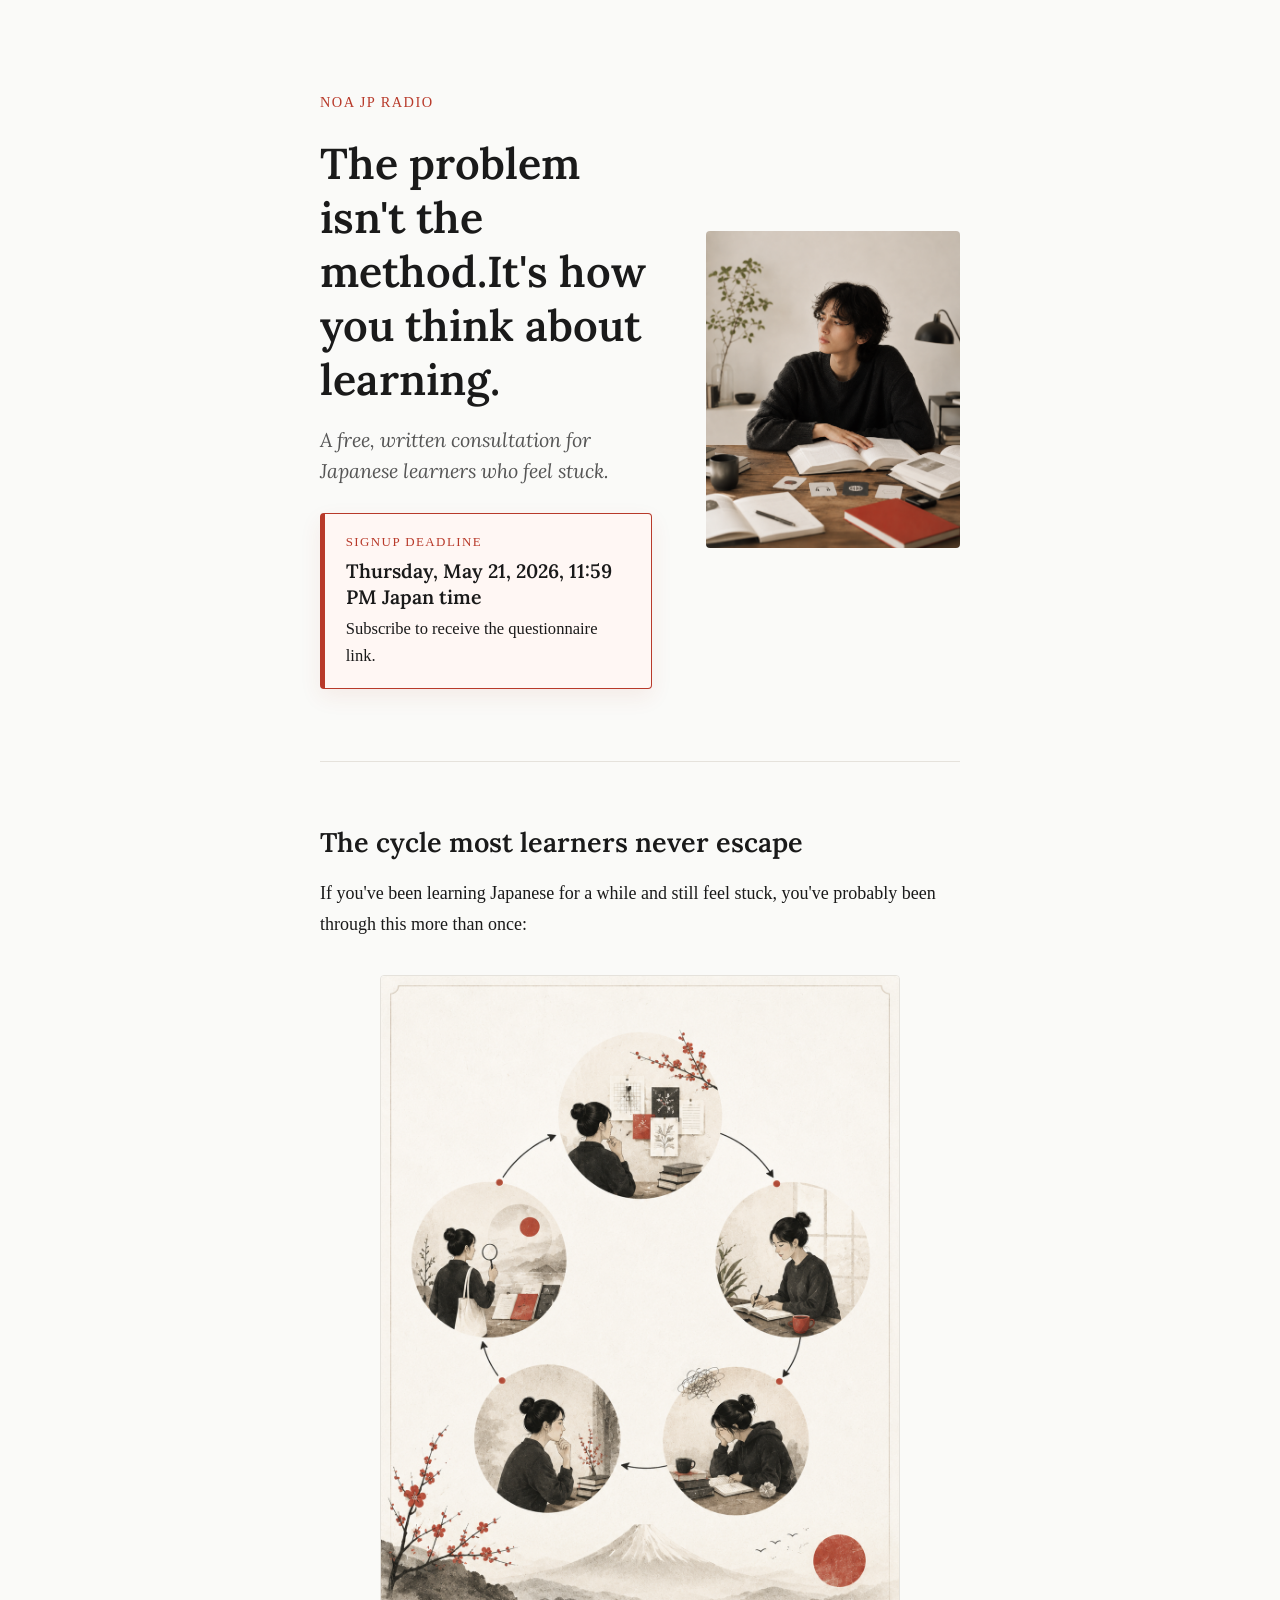
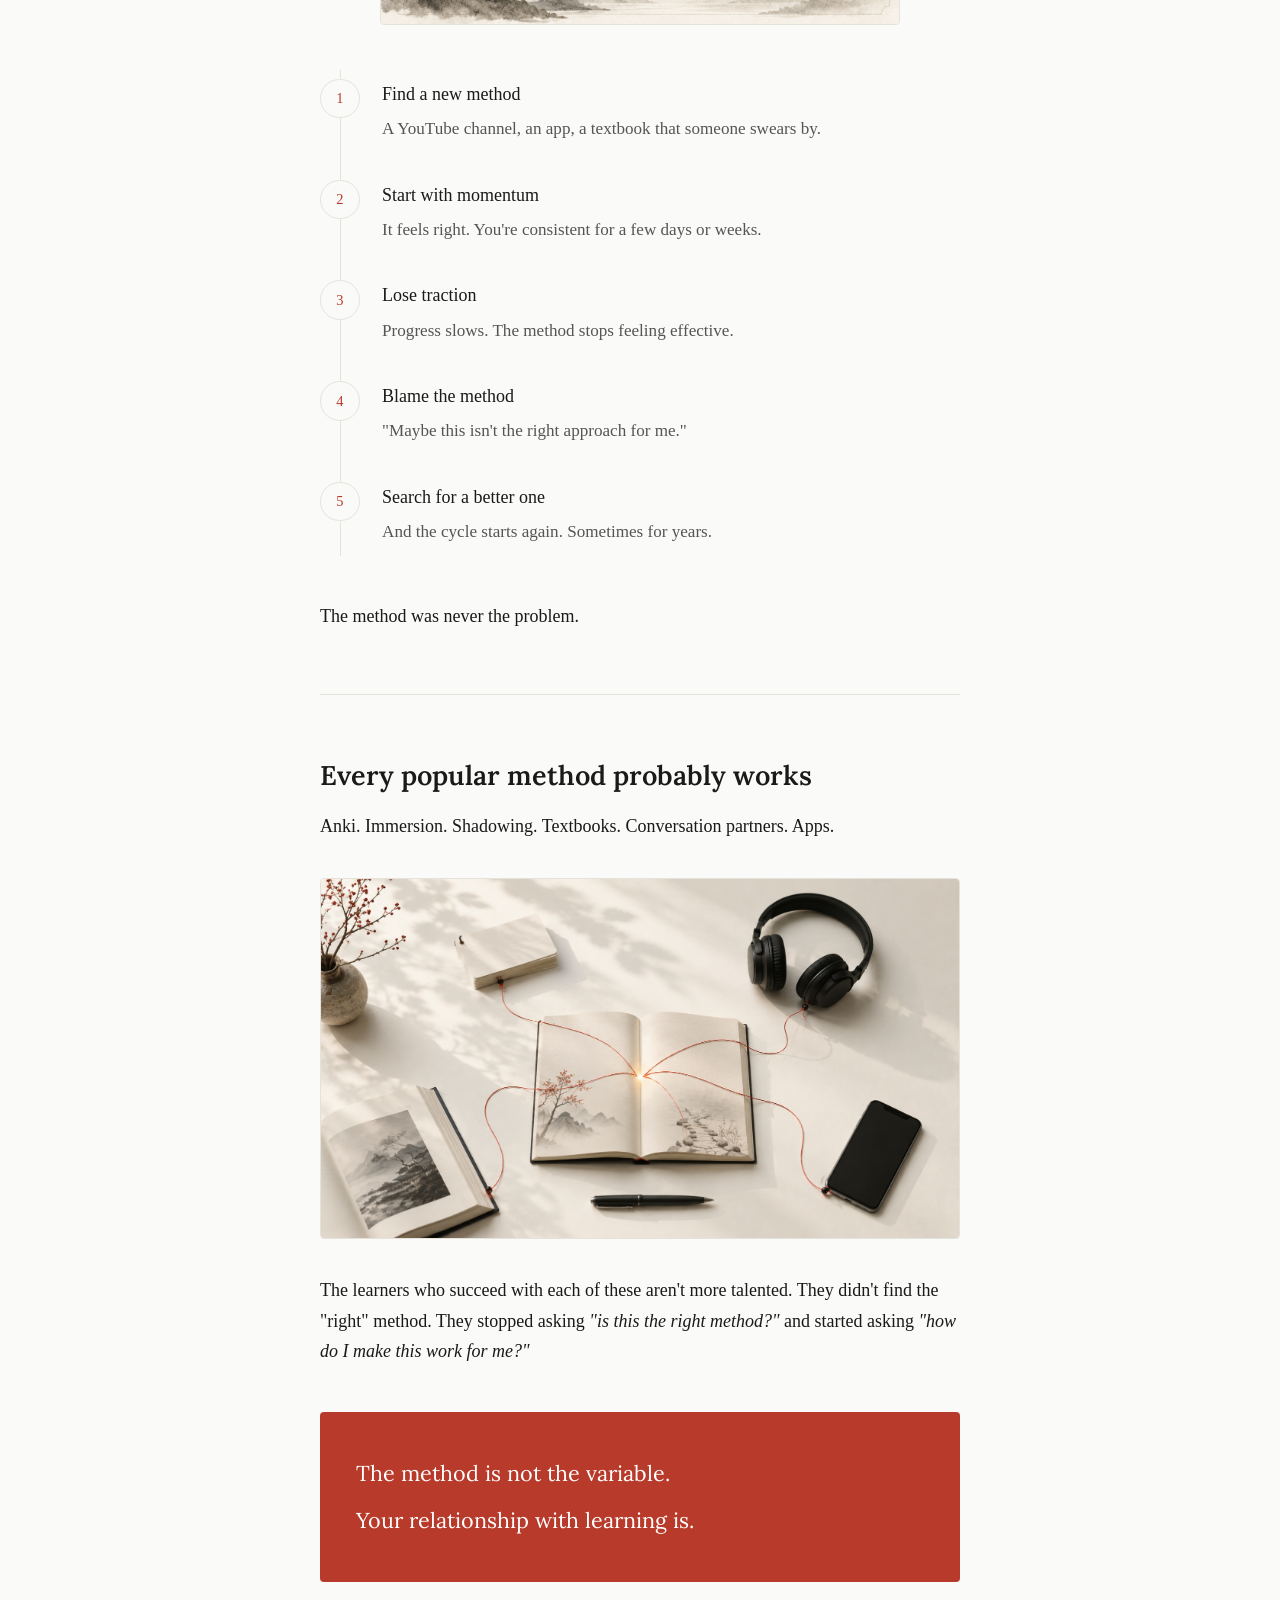
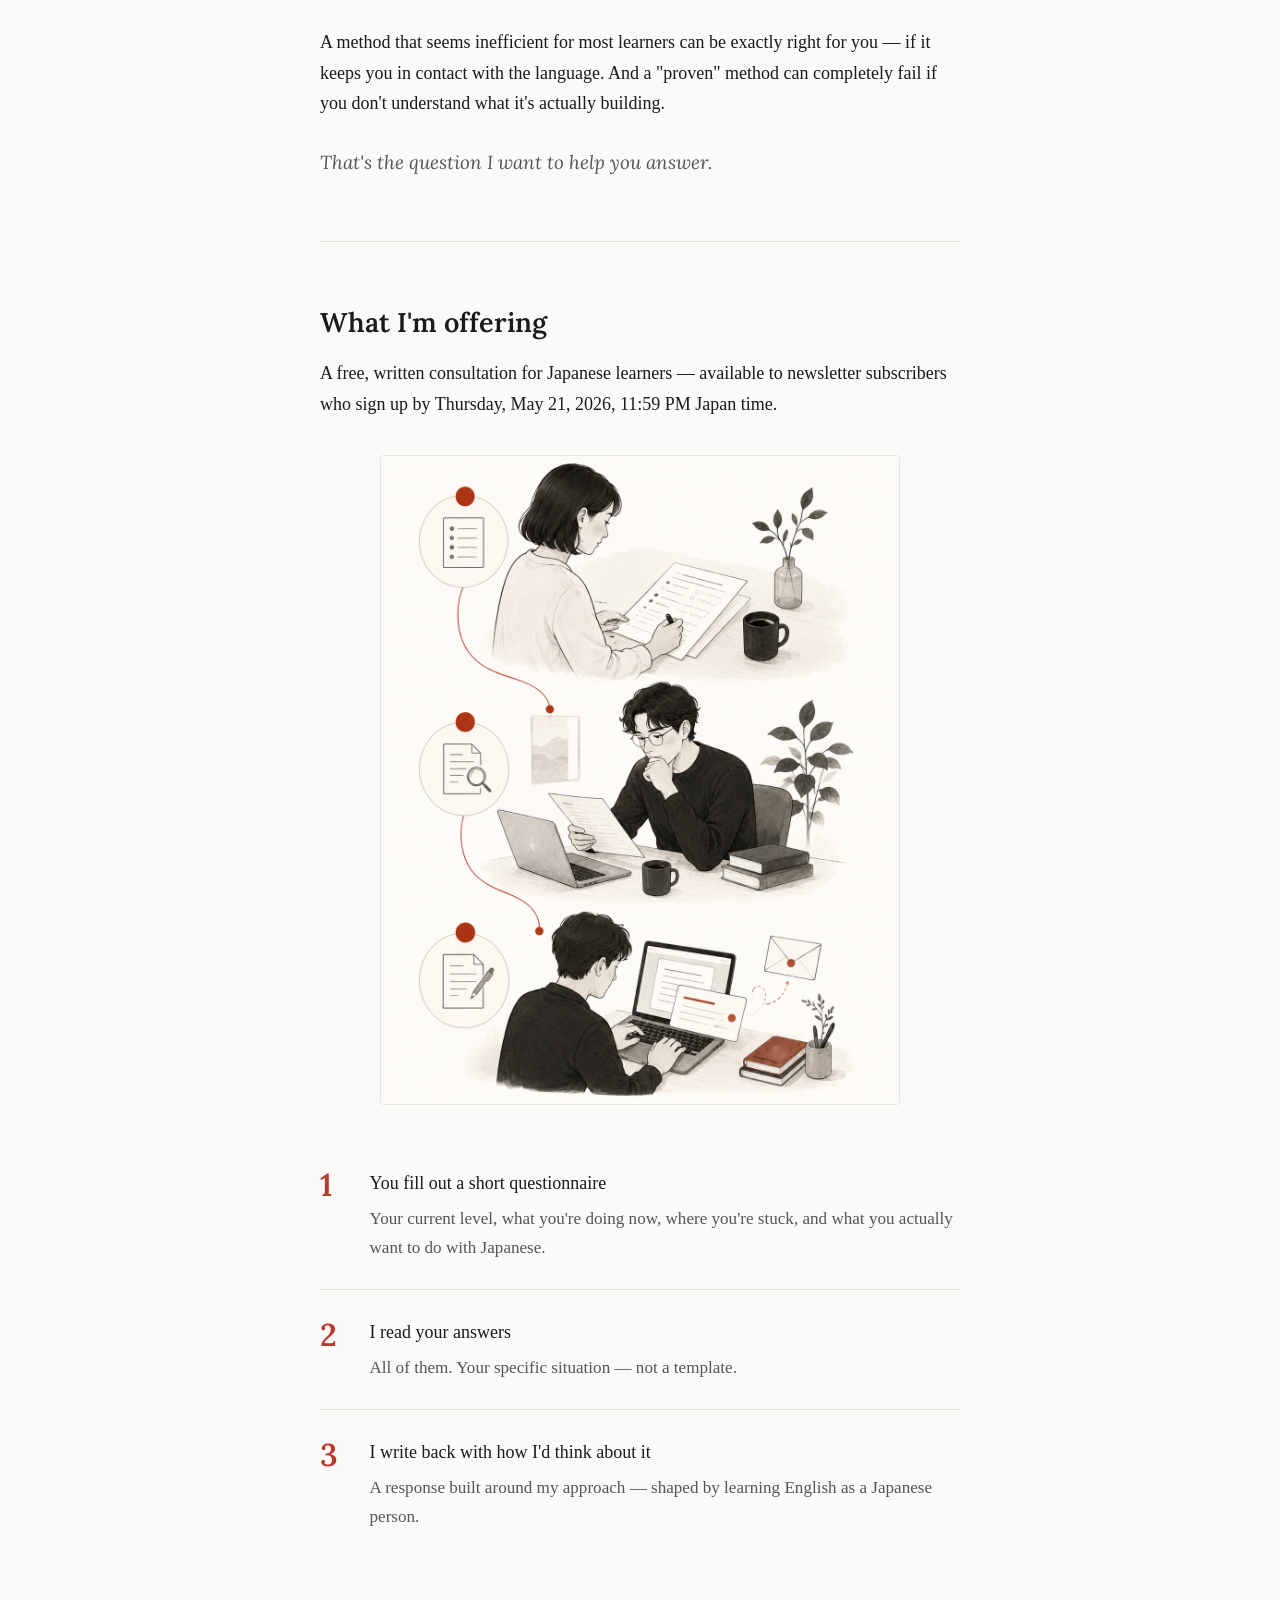
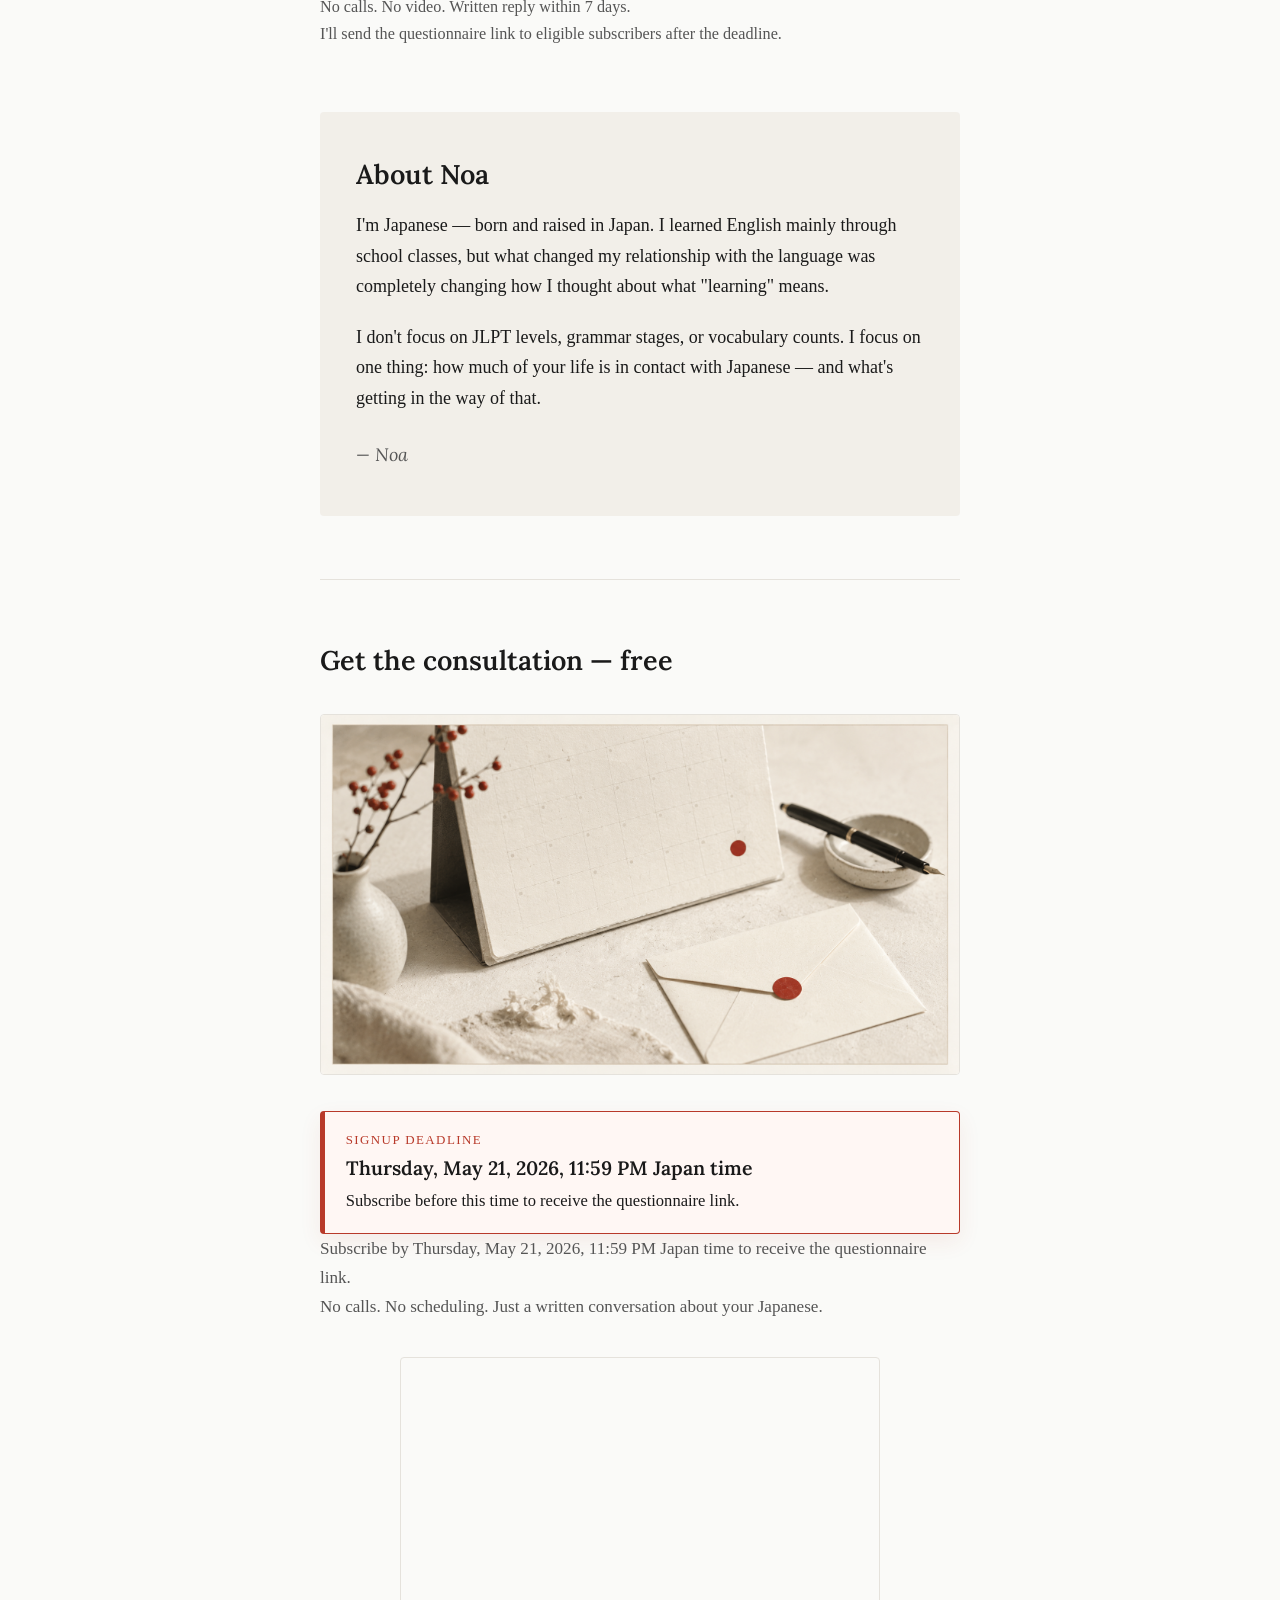
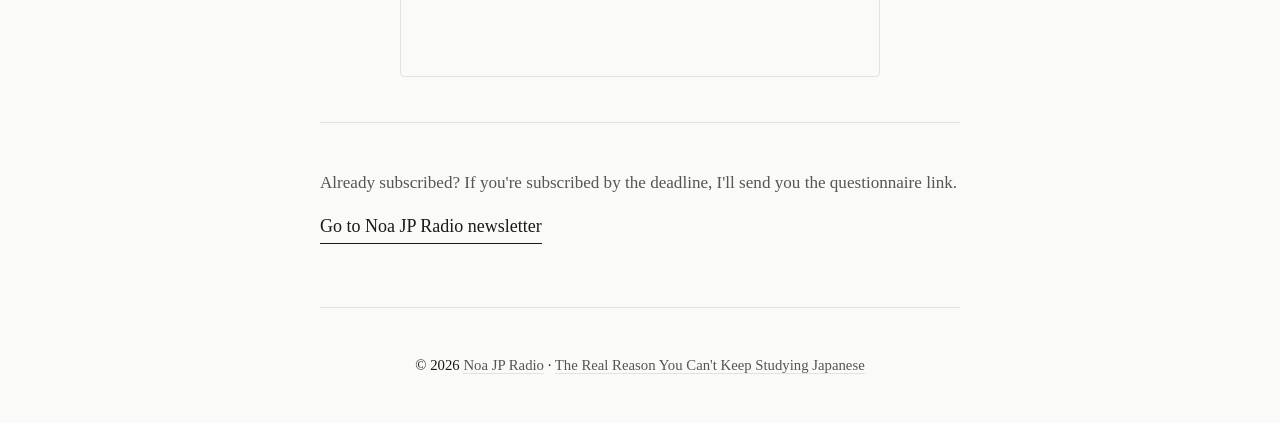
==== consultation/index.html @ c515ecea "Update consultation deadline and clean URL metadata" ====
<!DOCTYPE html>
<html lang="en">
<head>
  <meta charset="UTF-8">
  <meta name="viewport" content="width=device-width, initial-scale=1.0">
  <title>Free Japanese Learning Consultation — Noa JP Radio</title>
  <meta name="description" content="The problem isn't the method. It's how you think about learning. A free, written consultation for Japanese learners who feel stuck. Subscribe by May 21, 2026 at 11:59 PM Japan time to receive the questionnaire link.">
  <meta property="og:title" content="Free Japanese Learning Consultation — Noa JP Radio">
  <meta property="og:description" content="A free, written consultation for Japanese learners who feel stuck. Subscribe by May 21, 2026 at 11:59 PM Japan time to receive the questionnaire link.">
  <meta property="og:type" content="website">
  <meta property="og:url" content="https://noajpradio.github.io/consultation/">
  <meta property="og:image" content="https://noajpradio.github.io/images/consultation-deadline-card.png">
  <meta property="og:image:width" content="1672">
  <meta property="og:image:height" content="941">
  <meta property="og:image:alt" content="A calendar and sealed envelope for Noa JP Radio's free Japanese learning consultation deadline.">
  <meta name="twitter:card" content="summary_large_image">
  <meta name="twitter:title" content="Free Japanese Learning Consultation — Noa JP Radio">
  <meta name="twitter:description" content="A free, written consultation for Japanese learners who feel stuck. Subscribe by May 21, 2026 at 11:59 PM Japan time to receive the questionnaire link.">
  <meta name="twitter:image" content="https://noajpradio.github.io/images/consultation-deadline-card.png">
  <link rel="canonical" href="https://noajpradio.github.io/consultation/">
  <link rel="stylesheet" href="/style.css">
  <style>
    @import url('https://fonts.googleapis.com/css2?family=Lora:wght@400;600&display=swap');

    :root {
      --bg: #FAFAF8;
      --text: #1a1a1a;
      --text-muted: #555;
      --accent: #B83A2A;
      --border: #E5E2DC;
      --max-w: 640px;
    }

    body {
      background: var(--bg);
      color: var(--text);
      font-family: 'Times New Roman', Times, serif;
      line-height: 1.7;
      padding: 0 1.25rem;
    }

    .container {
      max-width: var(--max-w);
      margin: 0 auto;
    }

    section {
      padding: 3.5rem 0;
    }

    section + section {
      border-top: 1px solid var(--border);
    }

    h1 {
      font-family: 'Lora', Georgia, serif;
      font-size: clamp(1.75rem, 5vw, 2.4rem);
      font-weight: 600;
      line-height: 1.25;
      letter-spacing: 0;
      margin-bottom: 1rem;
    }

    h2 {
      font-family: 'Lora', Georgia, serif;
      font-size: clamp(1.2rem, 3.5vw, 1.5rem);
      font-weight: 600;
      line-height: 1.3;
      letter-spacing: 0;
      margin-bottom: 1rem;
    }

    p {
      margin-bottom: 1.1rem;
      color: var(--text);
    }

    p:last-child {
      margin-bottom: 0;
    }

    strong {
      font-weight: 500;
      color: var(--text);
    }

    .hero-tag {
      font-size: 0.8rem;
      font-weight: 500;
      letter-spacing: 0.1em;
      text-transform: uppercase;
      color: var(--accent);
      margin-bottom: 1.25rem;
    }

    .hero-sub {
      font-family: 'Lora', Georgia, serif;
      font-size: 1.1rem;
      font-style: italic;
      color: var(--text-muted);
      line-height: 1.55;
      margin-top: 0.75rem;
    }

    .closing-line {
      font-family: 'Lora', Georgia, serif;
      font-style: italic;
      color: var(--text-muted);
      margin-top: 1.5rem;
    }

    .deadline-note {
      border: 1.5px solid var(--accent);
      border-left: 5px solid var(--accent);
      border-radius: 4px;
      padding: 1rem 1.15rem 1.05rem;
      margin: 1.5rem 0 0;
      background: #FFF7F4;
      line-height: 1.6;
      box-shadow: 0 8px 22px rgba(184, 58, 42, 0.08);
    }

    .deadline-label {
      display: block;
      margin-bottom: 0.25rem;
      font-size: 0.72rem;
      font-weight: 500;
      letter-spacing: 0.11em;
      text-transform: uppercase;
      color: var(--accent);
    }

    .deadline-date {
      display: block;
      font-family: 'Lora', Georgia, serif;
      font-size: 1.08rem;
      font-weight: 600;
      line-height: 1.35;
      color: var(--text);
      margin-bottom: 0.35rem;
    }

    .deadline-detail {
      display: block;
      font-size: 0.92rem;
      color: var(--text);
    }

    /* ── Hero: split layout ─────────────────────────── */
    .hero-split {
      display: flex;
      align-items: center;
      gap: 3rem;
      padding: 5rem 0 4rem;
      border-top: none;
    }

    .hero-split .hero-text {
      flex: 1 1 55%;
    }

    .hero-split .hero-img-wrap {
      flex: 1 1 42%;
      border-radius: 4px;
      overflow: hidden;
      aspect-ratio: 4 / 5;
      background: var(--border);
    }

    .hero-split .hero-img-wrap img {
      width: 100%;
      height: 100%;
      object-fit: cover;
      object-position: center center;
      display: block;
    }

    @keyframes fadeLift {
      from {
        opacity: 0;
        transform: translateY(18px);
      }

      to {
        opacity: 1;
        transform: translateY(0);
      }
    }

    @keyframes imageReveal {
      from {
        opacity: 0;
        transform: scale(0.985);
      }

      to {
        opacity: 1;
        transform: scale(1);
      }
    }

    @keyframes deadlinePulse {
      0%,
      100% {
        box-shadow: 0 8px 22px rgba(184, 58, 42, 0.08);
      }

      50% {
        box-shadow: 0 10px 28px rgba(184, 58, 42, 0.18);
      }
    }

    .hero-text > *,
    section > h2,
    section > p,
    .step-list li,
    .how-list li,
    .about-strip,
    .secondary-cta,
    footer {
      animation: fadeLift 0.7s ease both;
      animation-timeline: view();
      animation-range: entry 0% cover 28%;
    }

    .hero-text > * {
      animation-timeline: auto;
    }

    .hero-text > :nth-child(1) {
      animation-delay: 0.05s;
    }

    .hero-text > :nth-child(2) {
      animation-delay: 0.12s;
    }

    .hero-text > :nth-child(3) {
      animation-delay: 0.19s;
    }

    .hero-text > :nth-child(4) {
      animation-delay: 0.26s;
    }

    .hero-img-wrap,
    .visual-card {
      animation: imageReveal 0.8s ease both;
      animation-timeline: view();
      animation-range: entry 0% cover 30%;
    }

    .hero-img-wrap {
      animation-timeline: auto;
      animation-delay: 0.28s;
    }

    .deadline-note {
      animation-name: fadeLift, deadlinePulse;
      animation-duration: 0.7s, 3.8s;
      animation-timing-function: ease, ease-in-out;
      animation-fill-mode: both, both;
      animation-iteration-count: 1, infinite;
    }

    @media (prefers-reduced-motion: reduce) {
      *,
      *::before,
      *::after {
        animation-duration: 0.001ms !important;
        animation-iteration-count: 1 !important;
        scroll-behavior: auto !important;
      }
    }

    .visual-card {
      margin: 2rem 0;
      border: 1px solid var(--border);
      border-radius: 4px;
      overflow: hidden;
      background: #fff;
    }

    .visual-card img {
      display: block;
      width: 100%;
      height: auto;
    }

    .visual-card.is-portrait {
      max-width: 520px;
      margin-left: auto;
      margin-right: auto;
    }

    /* ── Loop section: numbered steps ──────────────── */
    .step-list {
      list-style: none;
      margin: 2rem 0;
      position: relative;
    }

    .step-list::before {
      content: '';
      position: absolute;
      left: 1.1rem;
      top: 0.5rem;
      bottom: 0.5rem;
      width: 1px;
      background: var(--border);
    }

    .step-list li {
      display: flex;
      align-items: flex-start;
      gap: 1.25rem;
      padding: 1rem 0;
    }

    .step-num {
      flex-shrink: 0;
      width: 2.2rem;
      height: 2.2rem;
      border-radius: 50%;
      background: var(--bg);
      border: 1.5px solid var(--border);
      display: flex;
      align-items: center;
      justify-content: center;
      font-size: 0.8rem;
      font-weight: 500;
      color: var(--accent);
      position: relative;
      z-index: 1;
    }

    .step-content strong {
      display: block;
      font-weight: 500;
      margin-bottom: 0.2rem;
    }

    .step-content span {
      font-size: 0.95rem;
      color: var(--text-muted);
    }

    /* ── Accent block ───────────────────────────────── */
    .accent-block {
      background: var(--accent);
      color: #fff;
      padding: 2.5rem 2rem;
      border-radius: 4px;
      margin: 2.5rem 0;
    }

    .accent-block p {
      color: #fff;
      font-family: 'Lora', Georgia, serif;
      font-size: 1.2rem;
      line-height: 1.55;
      margin-bottom: 0;
    }

    .accent-block p + p {
      margin-top: 0.75rem;
    }

    /* ── How it works: 3 steps ──────────────────────── */
    .how-list {
      list-style: none;
      margin: 2rem 0;
      counter-reset: how;
    }

    .how-list li {
      counter-increment: how;
      display: flex;
      gap: 1.25rem;
      padding: 1.5rem 0;
      border-bottom: 1px solid var(--border);
    }

    .how-list li:last-child {
      border-bottom: none;
    }

    .how-list li::before {
      content: counter(how);
      flex-shrink: 0;
      font-family: 'Lora', Georgia, serif;
      font-size: 1.75rem;
      font-weight: 600;
      color: var(--accent);
      line-height: 1;
      margin-top: 0.1rem;
      min-width: 1.5rem;
    }

    .how-list strong {
      display: block;
      font-weight: 500;
      margin-bottom: 0.3rem;
    }

    .how-list p {
      font-size: 0.95rem;
      color: var(--text-muted);
      margin-bottom: 0;
    }

    /* ── About strip ────────────────────────────────── */
    .about-strip {
      background: #F2EFE9;
      border-radius: 4px;
      padding: 2.5rem 2rem;
      margin: 0;
    }

    .about-strip h2 {
      margin-bottom: 1rem;
    }

    .about-sig {
      margin-top: 1.5rem;
      font-family: 'Lora', Georgia, serif;
      font-style: italic;
      color: var(--text-muted);
    }

    .cta-section {
      text-align: left;
      background: transparent;
      border-radius: 0;
      padding: 3.5rem 0;
      margin-top: 0;
    }

    .cta-section h2 {
      color: var(--text);
      margin-bottom: 0.5rem;
    }

    .cta-sub {
      color: var(--text-muted);
      font-size: 0.95rem;
      margin-bottom: 2rem;
    }

    .substack-wrapper {
      margin: 0 auto;
      max-width: 480px;
      background: transparent;
      border-radius: 0;
      overflow: visible;
    }

    .substack-wrapper iframe {
      width: 100%;
      max-width: 480px;
      border: 1px solid var(--border) !important;
      border-radius: 4px;
    }

    .secondary-cta {
      margin-top: 2.5rem;
      padding-top: 2.5rem;
      border-top: 1px solid var(--border);
      text-align: left;
    }

    .secondary-cta p {
      font-size: 0.95rem;
      color: var(--text-muted);
      margin-bottom: 0.75rem;
    }

    .ebook-link {
      display: inline-block;
      color: var(--text);
      font-weight: 500;
      text-decoration: none;
      border-bottom: 1.5px solid var(--text);
      padding-bottom: 1px;
      transition: color 0.15s, border-color 0.15s;
    }

    .ebook-link:hover {
      color: var(--accent);
      border-color: var(--accent);
    }

    footer {
      padding: 2.5rem 0;
      text-align: center;
      font-size: 0.82rem;
      color: var(--text-muted);
      border-top: 1px solid var(--border);
    }

    footer a {
      color: var(--text-muted);
      text-decoration: none;
      border-bottom: 1px solid var(--border);
    }

    /* ── Mobile ─────────────────────────────────────── */
    @media (max-width: 600px) {
      body {
        padding: 0 1rem;
      }

      .hero-split {
        flex-direction: column;
        gap: 1.5rem;
        padding: 2.5rem 0 2.25rem;
      }

      h1 {
        font-size: 1.2rem;
        line-height: 1.32;
      }

      .title-line {
        display: block;
        white-space: nowrap;
      }

      .hero-tag {
        margin-bottom: 0.9rem;
      }

      .hero-sub {
        font-size: 1rem;
      }

      .deadline-note {
        padding: 0.9rem 1rem;
        margin-top: 1.25rem;
      }

      .deadline-date {
        font-size: 1rem;
      }

      .hero-split .hero-img-wrap {
        width: 100%;
        aspect-ratio: 4 / 3;
      }

      .hero-split .hero-img-wrap img {
        object-position: center 22%;
      }

      .visual-card {
        margin: 1.5rem 0;
      }

      .accent-block {
        padding: 2rem 1.5rem;
      }

      .accent-block p {
        font-size: 1.05rem;
      }
    }
  </style>
</head>
<body>
  <div class="container">

    <!-- Hero -->
    <section class="hero hero-split">
      <div class="hero-text">
        <p class="hero-tag">Noa JP Radio</p>
        <h1><span class="title-line">The problem isn't the method.</span><span class="title-line">It's how you think about learning.</span></h1>
        <p class="hero-sub">A free, written consultation for Japanese learners who feel stuck.</p>
        <p class="deadline-note">
          <span class="deadline-label">Signup deadline</span>
          <span class="deadline-date">Thursday, May 21, 2026, 11:59 PM Japan time</span>
          <span class="deadline-detail">Subscribe to receive the questionnaire link.</span>
        </p>
      </div>
      <div class="hero-img-wrap">
        <img src="/images/consultation-hero.png" alt="">
      </div>
    </section>

    <!-- The Loop -->
    <section>
      <h2>The cycle most learners never escape</h2>
      <p>If you've been learning Japanese for a while and still feel stuck, you've probably been through this more than once:</p>

      <figure class="visual-card is-portrait">
        <img src="/images/consultation-loop.png" alt="A visual cycle of a Japanese learner moving through repeated study methods and losing traction." width="1122" height="1402" loading="lazy">
      </figure>

      <ul class="step-list">
        <li>
          <span class="step-num">1</span>
          <div class="step-content">
            <strong>Find a new method</strong>
            <span>A YouTube channel, an app, a textbook that someone swears by.</span>
          </div>
        </li>
        <li>
          <span class="step-num">2</span>
          <div class="step-content">
            <strong>Start with momentum</strong>
            <span>It feels right. You're consistent for a few days or weeks.</span>
          </div>
        </li>
        <li>
          <span class="step-num">3</span>
          <div class="step-content">
            <strong>Lose traction</strong>
            <span>Progress slows. The method stops feeling effective.</span>
          </div>
        </li>
        <li>
          <span class="step-num">4</span>
          <div class="step-content">
            <strong>Blame the method</strong>
            <span>"Maybe this isn't the right approach for me."</span>
          </div>
        </li>
        <li>
          <span class="step-num">5</span>
          <div class="step-content">
            <strong>Search for a better one</strong>
            <span>And the cycle starts again. Sometimes for years.</span>
          </div>
        </li>
      </ul>

      <p><strong>The method was never the problem.</strong></p>
    </section>

    <!-- The Reframe -->
    <section>
      <h2>Every popular method probably works</h2>
      <p>Anki. Immersion. Shadowing. Textbooks. Conversation partners. Apps.</p>

      <figure class="visual-card">
        <img src="/images/consultation-reframe.png" alt="Study tools connected back to one open notebook, showing that learning methods need a personal relationship to work." width="1672" height="941" loading="lazy">
      </figure>

      <p>The learners who succeed with each of these aren't more talented. They didn't find the "right" method. They stopped asking <em>"is this the right method?"</em> and started asking <em>"how do I make this work for me?"</em></p>

      <div class="accent-block">
        <p>The method is not the variable.</p>
        <p>Your relationship with learning is.</p>
      </div>

      <p>A method that seems inefficient for most learners can be exactly right for you — if it keeps you in contact with the language. And a "proven" method can completely fail if you don't understand what it's actually building.</p>
      <p class="closing-line">That's the question I want to help you answer.</p>
    </section>

    <!-- What This Is -->
    <section>
      <h2>What I'm offering</h2>
      <p>A free, written consultation for Japanese learners — available to newsletter subscribers who sign up by Thursday, May 21, 2026, 11:59 PM Japan time.</p>

      <figure class="visual-card is-portrait">
        <img src="/images/consultation-process.png" alt="A three-step written consultation process: questionnaire, careful reading, and a written response." width="1122" height="1402" loading="lazy">
      </figure>

      <ul class="how-list">
        <li>
          <div>
            <strong>You fill out a short questionnaire</strong>
            <p>Your current level, what you're doing now, where you're stuck, and what you actually want to do with Japanese.</p>
          </div>
        </li>
        <li>
          <div>
            <strong>I read your answers</strong>
            <p>All of them. Your specific situation — not a template.</p>
          </div>
        </li>
        <li>
          <div>
            <strong>I write back with how I'd think about it</strong>
            <p>A response built around my approach — shaped by learning English as a Japanese person.</p>
          </div>
        </li>
      </ul>

      <p style="font-size:0.9rem; color:var(--text-muted); margin-top:1.5rem;">
        No calls. No video. Written reply within 7 days.<br>
        I'll send the questionnaire link to eligible subscribers after the deadline.
      </p>
    </section>

    <!-- About -->
    <section style="padding-top:0; border-top:none;">
      <div class="about-strip">
        <h2>About Noa</h2>
        <p>I'm Japanese — born and raised in Japan. I learned English mainly through school classes, but what changed my relationship with the language was completely changing how I thought about what "learning" means.</p>
        <p>I don't focus on JLPT levels, grammar stages, or vocabulary counts. I focus on one thing: <strong>how much of your life is in contact with Japanese</strong> — and what's getting in the way of that.</p>
        <p class="about-sig">— Noa</p>
      </div>
    </section>

    <!-- CTA -->
    <section class="cta-section">
      <h2>Get the consultation — free</h2>
      <figure class="visual-card">
        <img src="/images/consultation-deadline-card.png" alt="A calendar and sealed envelope suggesting the signup deadline and questionnaire link." width="1672" height="941" loading="lazy">
      </figure>
      <p class="deadline-note">
        <span class="deadline-label">Signup deadline</span>
        <span class="deadline-date">Thursday, May 21, 2026, 11:59 PM Japan time</span>
        <span class="deadline-detail">Subscribe before this time to receive the questionnaire link.</span>
      </p>
      <p class="cta-sub">Subscribe by Thursday, May 21, 2026, 11:59 PM Japan time to receive the questionnaire link.<br>No calls. No scheduling. Just a written conversation about your Japanese.</p>
      <div class="substack-wrapper">
        <iframe
          src="https://noajpradio.substack.com/embed"
          height="320"
          frameborder="0"
          scrolling="no">
        </iframe>
      </div>
      <div class="secondary-cta">
        <p>Already subscribed? If you're subscribed by the deadline, I'll send you the questionnaire link.</p>
        <a class="ebook-link" href="https://noajpradio.substack.com" target="_blank" rel="noopener">
          Go to Noa JP Radio newsletter
        </a>
      </div>
    </section>

    <footer>
      <p>© 2026 <a href="https://noajpradio.substack.com" target="_blank" rel="noopener">Noa JP Radio</a> · <a href="/index.html">The Real Reason You Can't Keep Studying Japanese</a></p>
    </footer>

  </div>
</body>
</html>
---- style.css ----
@import url('https://fonts.googleapis.com/css2?family=Playfair+Display:ital,wght@0,700;1,400&family=Inter:wght@400;500;600&display=swap');

*, *::before, *::after {
  box-sizing: border-box;
  margin: 0;
  padding: 0;
}

:root {
  --bg: #FAFAF7;
  --text: #1C1917;
  --text-muted: #78716C;
  --accent: #B91C1C;
  --surface: #F2EDE6;
  --border: #E5DDD4;
  --header-h: 56px;
}

html {
  font-size: 18px;
  scroll-behavior: smooth;
  -webkit-text-size-adjust: 100%;
}

body {
  background: var(--bg);
  color: var(--text);
  font-family: 'Inter', system-ui, sans-serif;
  line-height: 1.75;
}

/* ─── Progress bar ────────────────────────── */
#progress-bar {
  position: fixed;
  top: 0;
  left: 0;
  width: 0%;
  height: 3px;
  background: var(--accent);
  z-index: 1001;
  transition: width 0.1s linear;
}

/* ─── Site header ─────────────────────────── */
.site-header {
  position: fixed;
  top: 0;
  left: 0;
  right: 0;
  z-index: 1000;
  height: var(--header-h);
  background: var(--bg);
  border-bottom: 1px solid var(--border);
}

.header-inner {
  max-width: 960px;
  margin: 0 auto;
  height: 100%;
  display: flex;
  align-items: center;
  justify-content: space-between;
  padding: 0 2rem;
}

.site-brand {
  font-size: 0.83rem;
  font-weight: 600;
  letter-spacing: 0.04em;
  color: var(--text);
  text-decoration: none;
}

.header-cta {
  font-size: 0.78rem;
  font-weight: 600;
  color: var(--bg);
  background: var(--text);
  text-decoration: none;
  padding: 0.45rem 1.1rem;
  border-radius: 100px;
  transition: background 0.15s;
}

.header-cta:hover {
  background: var(--accent);
}

/* ─── Page layout ─────────────────────────── */
.page-layout {
  display: flex;
  max-width: 960px;
  margin: 0 auto;
  padding-top: var(--header-h);
}

/* ─── Sidebar ─────────────────────────────── */
.sidebar {
  width: 176px;
  flex-shrink: 0;
  padding: 3.5rem 0 3rem 2rem;
  align-self: flex-start;
  position: sticky;
  top: var(--header-h);
  max-height: calc(100vh - var(--header-h));
  overflow-y: auto;
}

.toc-heading {
  font-size: 0.64rem;
  font-weight: 600;
  letter-spacing: 0.14em;
  text-transform: uppercase;
  color: var(--text-muted);
  margin-bottom: 0.85rem;
  padding-left: 0.5rem;
}

.toc-list {
  list-style: none;
  margin-bottom: 2rem;
}

.toc-list li + li {
  margin-top: 0.1rem;
}

.toc-link {
  display: block;
  font-size: 0.78rem;
  line-height: 1.45;
  color: var(--text-muted);
  text-decoration: none;
  padding: 0.4rem 0.5rem;
  border-radius: 5px;
  transition: color 0.12s, background 0.12s;
}

.toc-link:hover {
  color: var(--text);
  background: var(--surface);
}

.toc-link.active {
  color: var(--accent);
  font-weight: 500;
}

.toc-subscribe {
  display: block;
  font-size: 0.73rem;
  font-weight: 600;
  color: var(--accent);
  text-decoration: none;
  padding: 0.85rem 0.5rem 0;
  border-top: 1px solid var(--border);
  transition: opacity 0.15s;
}

.toc-subscribe:hover {
  opacity: 0.65;
}

/* ─── Main content ────────────────────────── */
.main-content {
  flex: 1;
  min-width: 0;
  padding: 0 3rem;
  max-width: 700px;
}

/* ─── Sections ────────────────────────────── */
section {
  padding: 4rem 0;
}

.ch-section + .ch-section {
  border-top: 1px solid var(--border);
}

.ch-section {
  scroll-margin-top: calc(var(--header-h) + 1.5rem);
}

/* ─── Hero ────────────────────────────────── */
.hero {
  padding: 5rem 0 4rem;
}

.hero-tag {
  font-size: 0.68rem;
  font-weight: 600;
  letter-spacing: 0.16em;
  text-transform: uppercase;
  color: var(--accent);
  margin-bottom: 2rem;
}

h1 {
  font-family: 'Playfair Display', Georgia, serif;
  font-size: clamp(2rem, 5vw, 3rem);
  font-weight: 700;
  line-height: 1.12;
  letter-spacing: -0.02em;
  color: var(--text);
  margin-bottom: 1.5rem;
}

.hero-sub {
  font-family: 'Playfair Display', Georgia, serif;
  font-style: italic;
  font-size: 1.1rem;
  color: var(--text-muted);
  line-height: 1.5;
}

/* ─── Chapter label ───────────────────────── */
.ch-label-wrap {
  display: flex;
  align-items: center;
  gap: 1.25rem;
  margin-bottom: 1.75rem;
}

.ch-label {
  font-size: 0.65rem;
  font-weight: 600;
  letter-spacing: 0.16em;
  text-transform: uppercase;
  color: var(--accent);
  white-space: nowrap;
  flex-shrink: 0;
}

.ch-rule {
  flex: 1;
  height: 1px;
  background: var(--border);
}

/* ─── Typography ──────────────────────────── */
h2 {
  font-family: 'Playfair Display', Georgia, serif;
  font-size: clamp(1.4rem, 4vw, 1.85rem);
  font-weight: 700;
  line-height: 1.2;
  letter-spacing: -0.015em;
  color: var(--text);
  margin-bottom: 1.5rem;
}

h3 {
  font-size: 0.72rem;
  font-weight: 600;
  letter-spacing: 0.1em;
  text-transform: uppercase;
  color: var(--text-muted);
  margin-top: 2.75rem;
  margin-bottom: 0.85rem;
  line-height: 1.4;
}

p {
  margin-bottom: 1.25rem;
  color: var(--text);
}

p:last-child {
  margin-bottom: 0;
}

strong {
  font-weight: 600;
}

em {
  font-style: italic;
}

.closing-line {
  font-family: 'Playfair Display', Georgia, serif;
  font-style: italic;
  font-size: 1.05rem;
  color: var(--text-muted);
  margin-top: 2rem;
}

/* ─── LP images ───────────────────────────── */
.lp-image {
  margin: 2.5rem 0;
  width: 100%;
  max-width: 100%;
  background: var(--surface);
  border: 1px solid var(--border);
  border-radius: 10px;
  padding: 1.5rem;
}

.lp-image img {
  width: 100%;
  max-width: 100%;
  height: auto;
  display: block;
  border-radius: 6px;
}

/* ─── CTA section ─────────────────────────── */
.cta-section {
  text-align: center;
  background: var(--text);
  border-radius: 16px;
  padding: 4rem 2.5rem;
  margin-top: 1rem;
}

.cta-section h2 {
  color: #fff;
  margin-bottom: 0.75rem;
}

.cta-sub {
  font-size: 0.95rem;
  color: rgba(255, 255, 255, 0.6);
  margin-bottom: 2.25rem;
}

.substack-wrapper {
  margin: 0 auto;
  max-width: 460px;
  background: #fff;
  border-radius: 10px;
  overflow: hidden;
}

.substack-wrapper iframe {
  width: 100%;
  display: block;
  border: none !important;
}

.secondary-cta {
  margin-top: 2.5rem;
  padding-top: 2.5rem;
  border-top: 1px solid rgba(255, 255, 255, 0.12);
}

.secondary-cta p {
  font-size: 0.9rem;
  color: rgba(255, 255, 255, 0.5);
  margin-bottom: 0.75rem;
}

.ebook-link {
  display: inline-block;
  color: #fff;
  font-weight: 500;
  text-decoration: none;
  border-bottom: 1px solid rgba(255, 255, 255, 0.4);
  padding-bottom: 2px;
  transition: border-color 0.15s;
}

.ebook-link:hover {
  border-color: #fff;
}

.ebook-price {
  font-size: 0.82rem;
  color: rgba(255, 255, 255, 0.4);
  margin-top: 0.5rem;
}

/* ─── Rich footer ─────────────────────────── */
.site-footer {
  background: var(--surface);
  border-top: 1px solid var(--border);
  margin-top: 5rem;
}

.footer-inner {
  max-width: 960px;
  margin: 0 auto;
  padding: 4rem 2rem 3rem;
  display: flex;
  align-items: flex-start;
  gap: 4rem;
}

.footer-brand {
  flex: 1;
}

.footer-name {
  font-size: 0.88rem;
  font-weight: 600;
  letter-spacing: 0.02em;
  color: var(--text);
  display: block;
  margin-bottom: 0.75rem;
}

.footer-desc {
  font-size: 0.83rem;
  color: var(--text-muted);
  line-height: 1.65;
  max-width: 240px;
  margin-bottom: 0;
}

.footer-links {
  display: flex;
  gap: 3rem;
}

.footer-col {
  display: flex;
  flex-direction: column;
  gap: 0.55rem;
}

.footer-col-label {
  font-size: 0.63rem;
  font-weight: 600;
  letter-spacing: 0.14em;
  text-transform: uppercase;
  color: var(--text-muted);
  margin-bottom: 0.2rem;
}

.footer-col a {
  font-size: 0.83rem;
  color: var(--text);
  text-decoration: none;
  transition: color 0.12s;
}

.footer-col a:hover {
  color: var(--accent);
}

.footer-bottom {
  max-width: 960px;
  margin: 0 auto;
  padding: 1.25rem 2rem;
  border-top: 1px solid var(--border);
  font-size: 0.73rem;
  color: var(--text-muted);
}

.footer-bottom a {
  color: var(--text-muted);
  text-decoration: none;
}

/* ─── Scroll animations ───────────────────── */
.fade-up {
  opacity: 0;
  transform: translateY(20px);
  transition: opacity 0.55s ease, transform 0.55s ease;
}

.fade-up.visible {
  opacity: 1;
  transform: translateY(0);
}

/* ─── Mobile ──────────────────────────────── */
@media (max-width: 720px) {
  html {
    font-size: 17px;
  }

  .sidebar {
    display: none;
  }

  .page-layout {
    display: block;
  }

  .main-content {
    padding: 0 1.25rem;
    max-width: 100%;
  }

  .header-inner {
    padding: 0 1.25rem;
  }

  .hero {
    padding: 3.5rem 0 3rem;
  }

  section {
    padding: 3rem 0;
  }

  .cta-section {
    padding: 3rem 1.75rem;
    border-radius: 12px;
  }

  .footer-inner {
    flex-direction: column;
    gap: 2.5rem;
    padding: 3rem 1.25rem 2rem;
  }

  .footer-links {
    gap: 2.5rem;
  }

  .footer-bottom {
    padding: 1.25rem;
  }
}
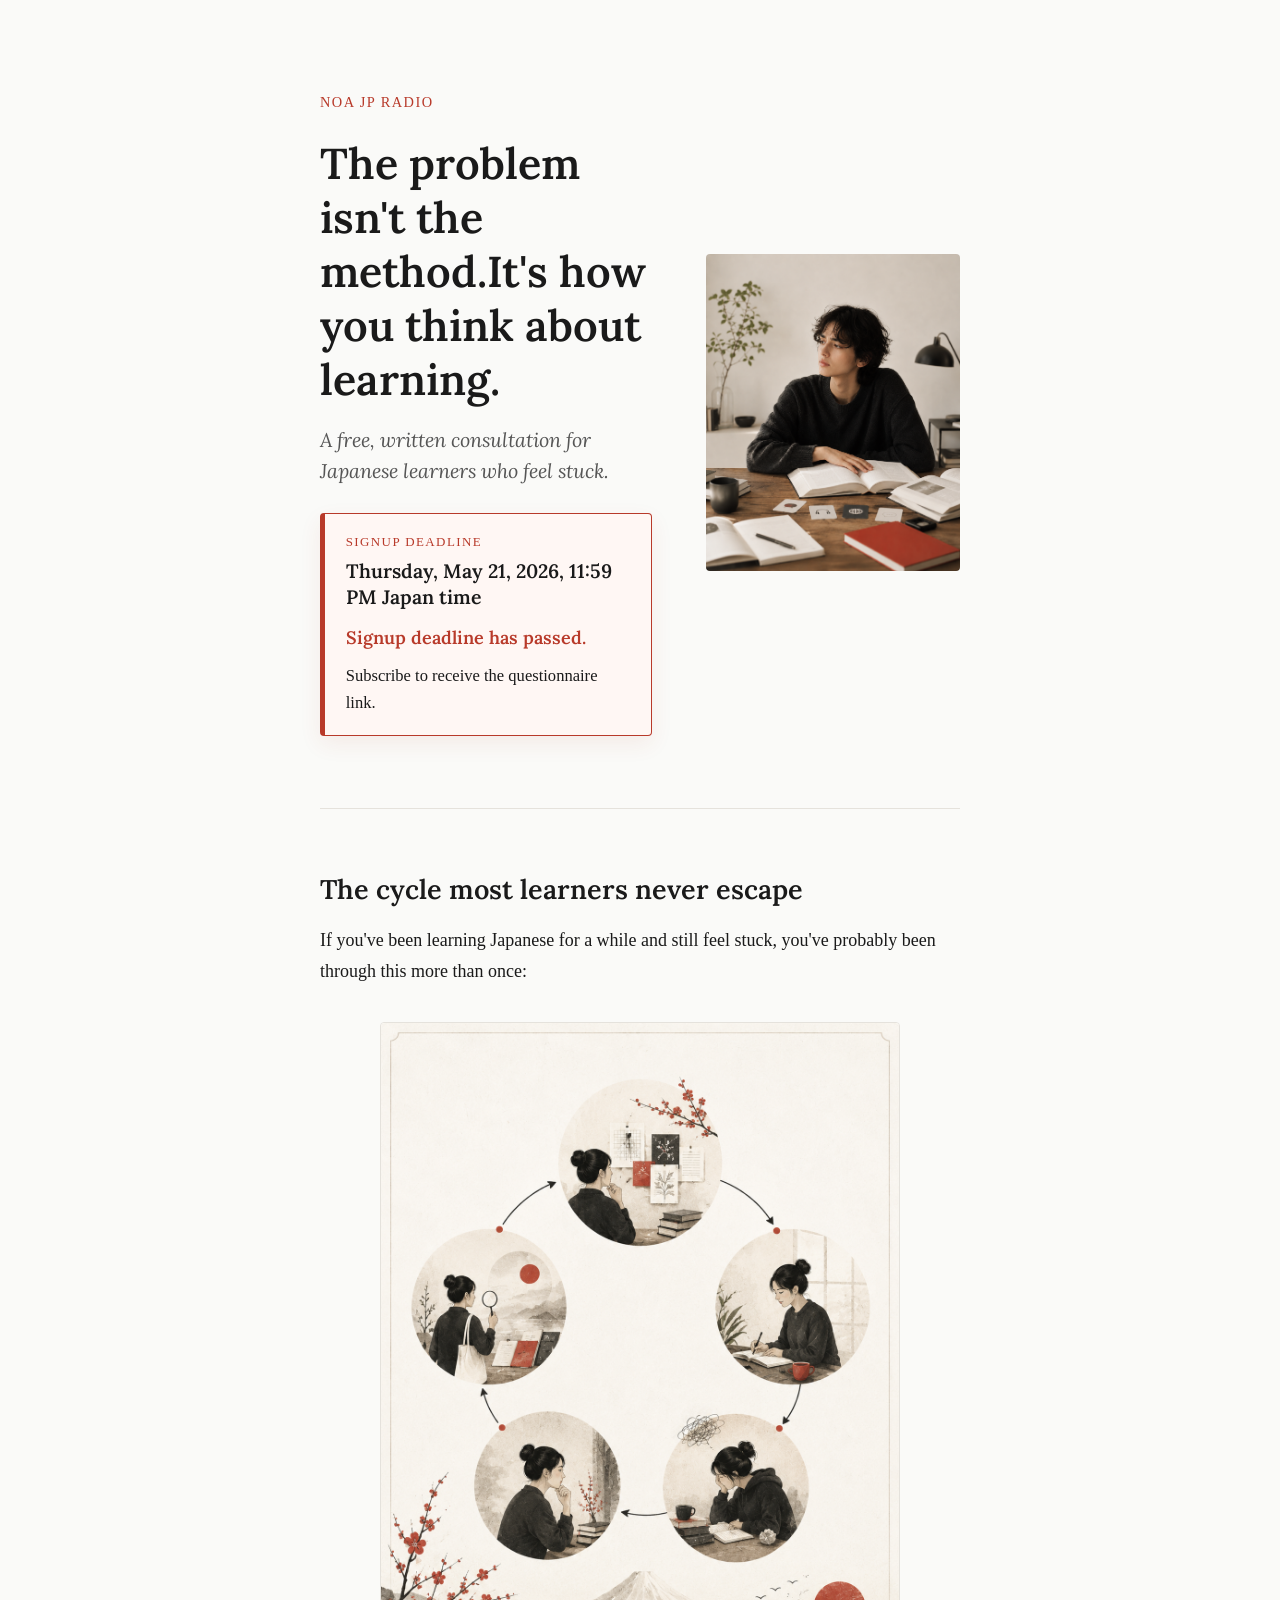
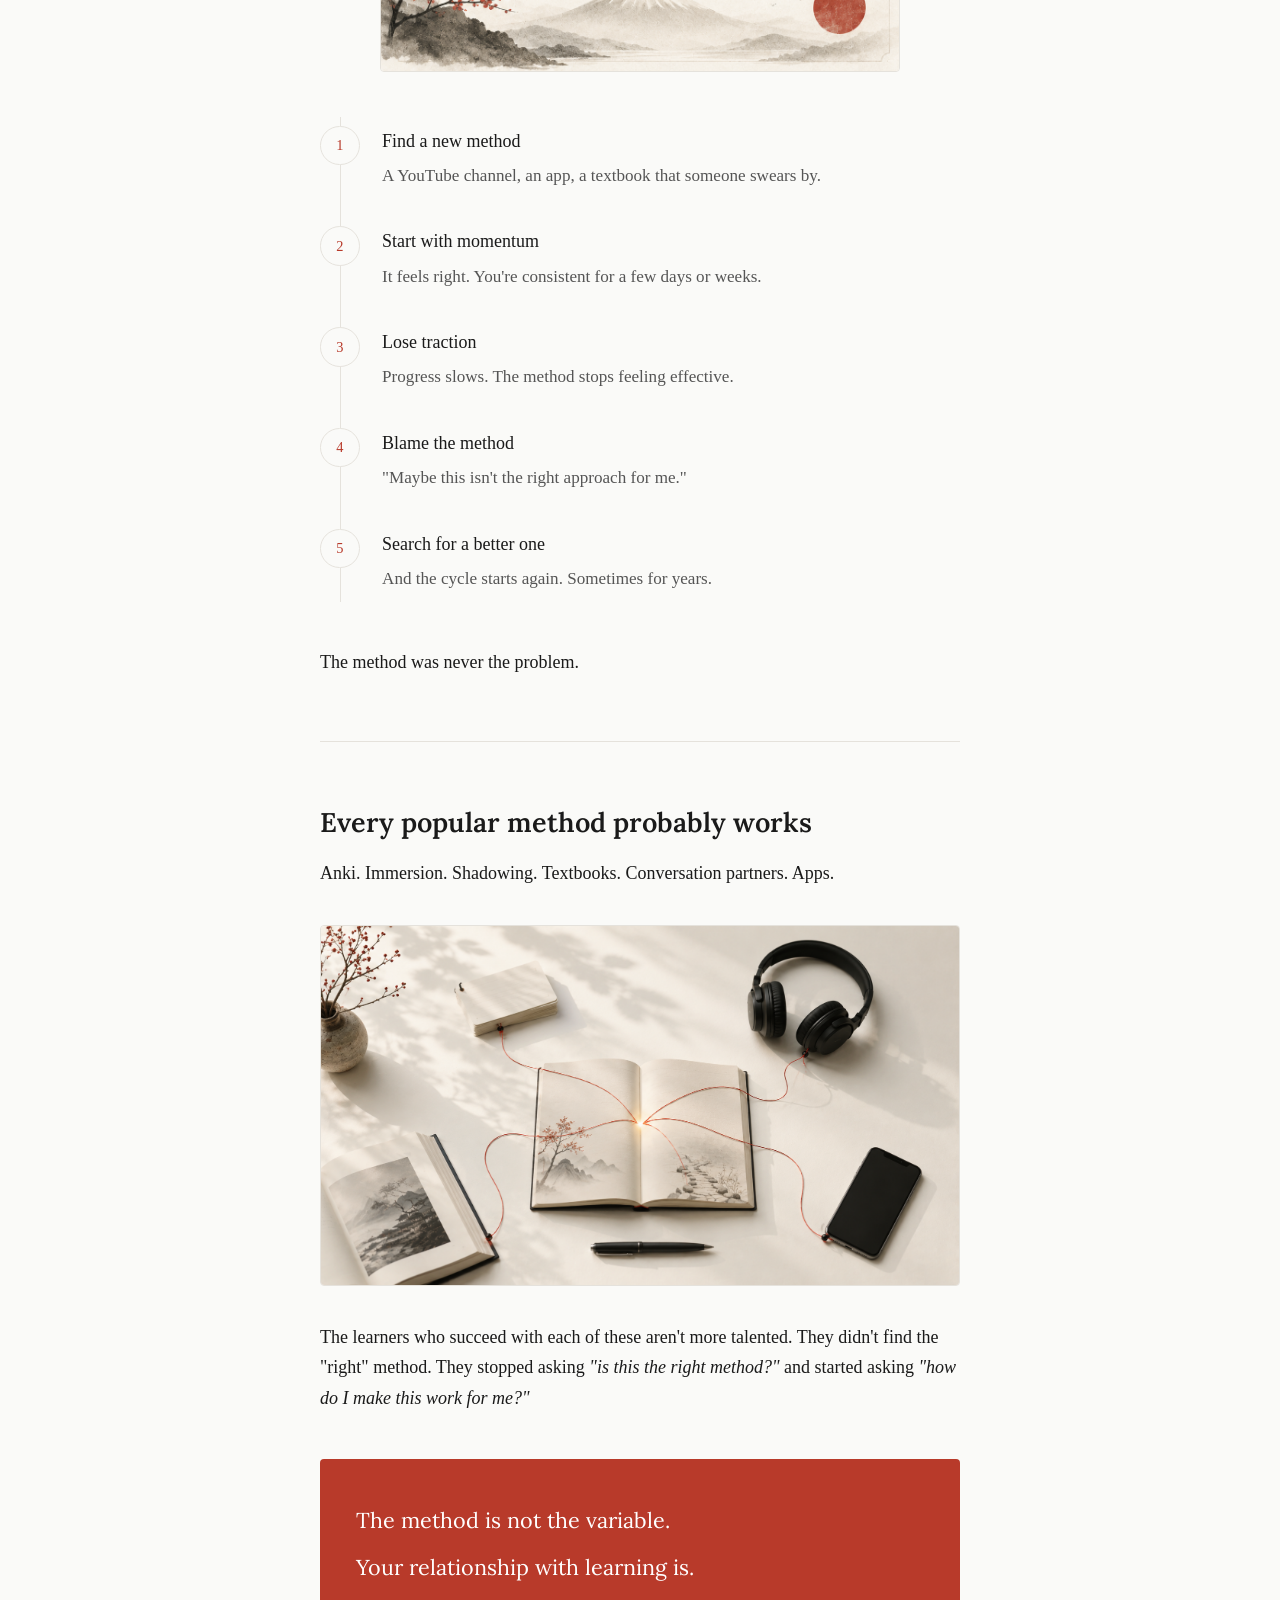
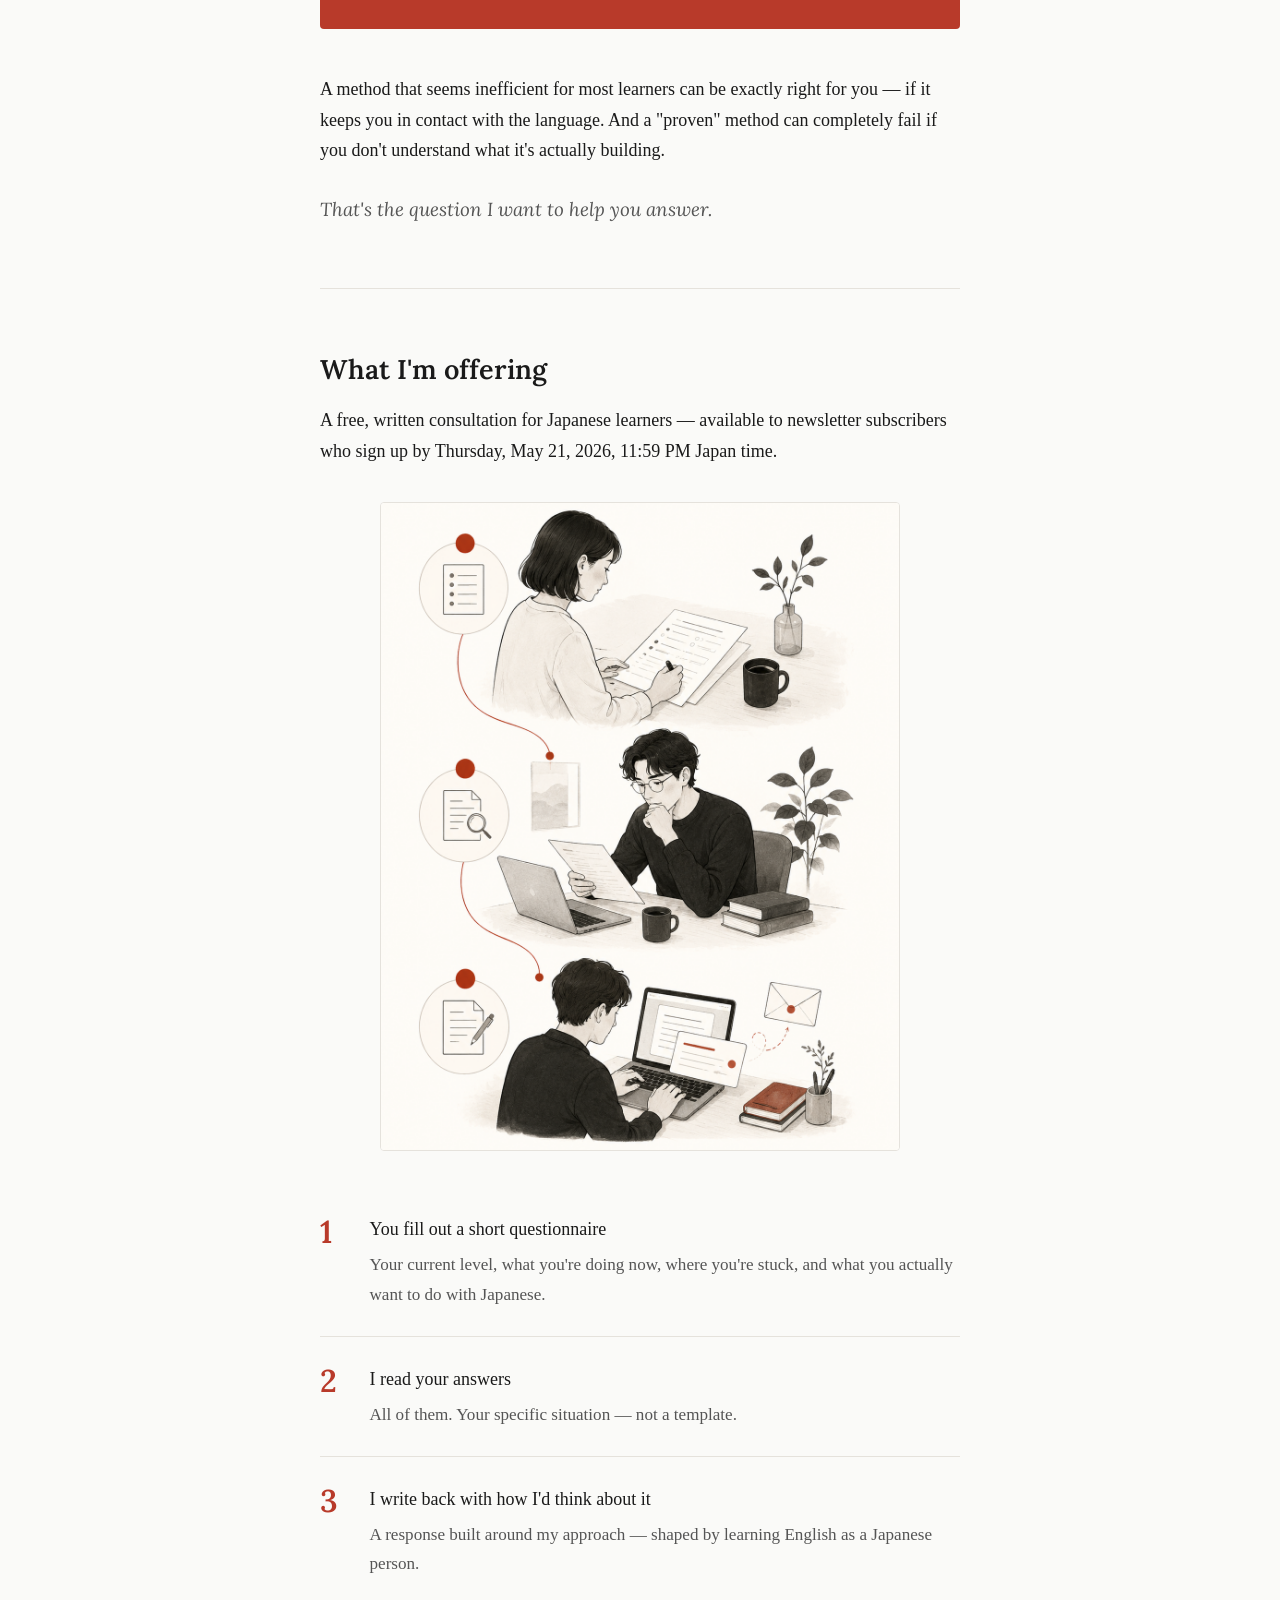
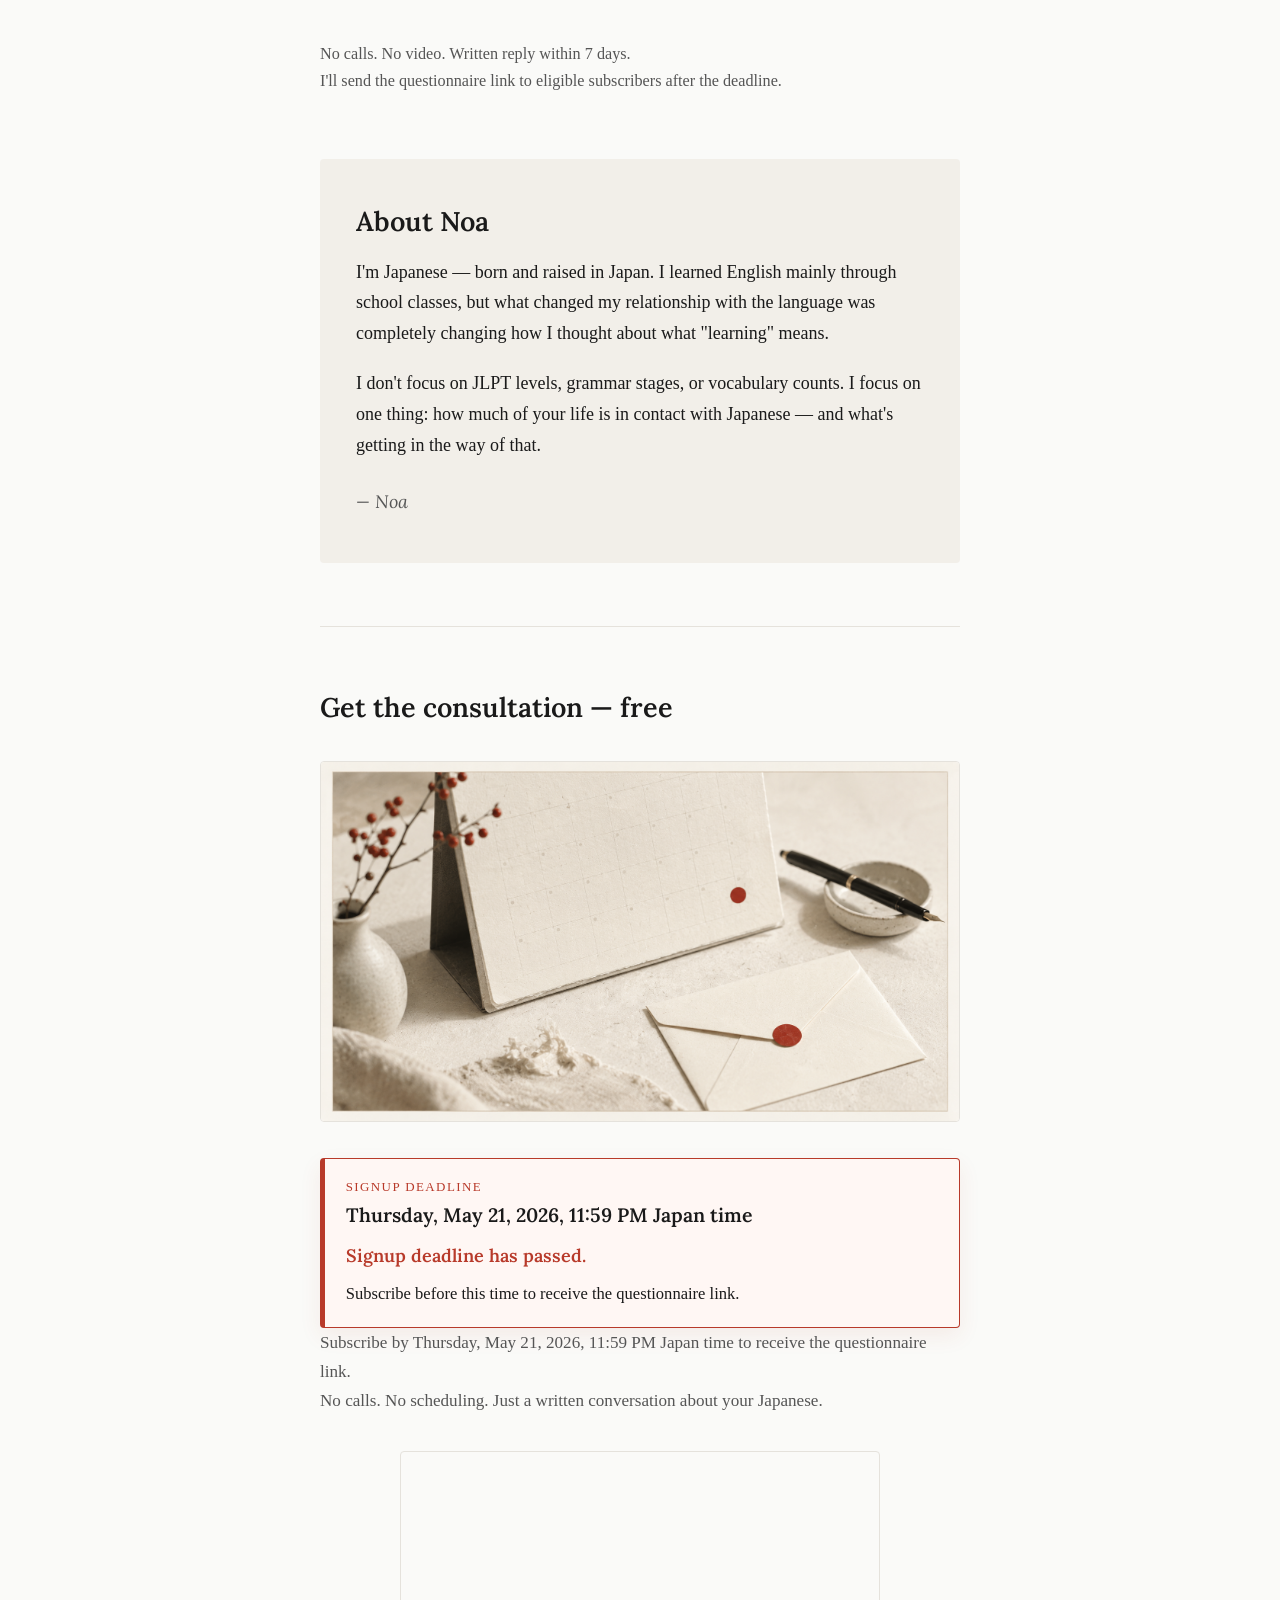
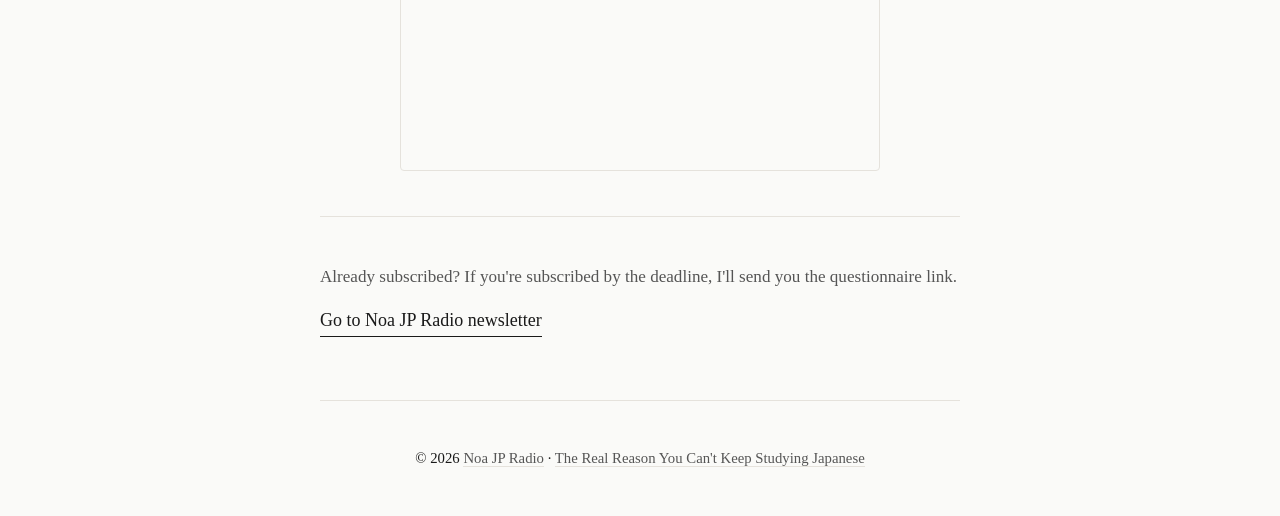
==== commit c48075bd: "Add consultation deadline countdown" ====
--- a/consultation/index.html
+++ b/consultation/index.html
@@ -146,6 +146,59 @@
       color: var(--text);
     }
 
+    .countdown {
+      display: block;
+      margin: 0.75rem 0 0.6rem;
+    }
+
+    .countdown-label {
+      display: block;
+      margin-bottom: 0.35rem;
+      font-size: 0.68rem;
+      font-weight: 500;
+      letter-spacing: 0.1em;
+      text-transform: uppercase;
+      color: var(--accent);
+    }
+
+    .countdown-grid {
+      display: grid;
+      grid-template-columns: repeat(4, 1fr);
+      gap: 0.4rem;
+    }
+
+    .countdown-unit {
+      border: 1px solid rgba(184, 58, 42, 0.22);
+      border-radius: 4px;
+      background: rgba(255, 255, 255, 0.72);
+      padding: 0.45rem 0.3rem;
+      text-align: center;
+    }
+
+    .countdown-value {
+      display: block;
+      font-family: 'Lora', Georgia, serif;
+      font-size: 1.05rem;
+      font-weight: 600;
+      line-height: 1.1;
+      color: var(--text);
+    }
+
+    .countdown-name {
+      display: block;
+      margin-top: 0.1rem;
+      font-size: 0.62rem;
+      letter-spacing: 0.04em;
+      text-transform: uppercase;
+      color: var(--text-muted);
+    }
+
+    .countdown.is-expired {
+      font-family: 'Lora', Georgia, serif;
+      font-weight: 600;
+      color: var(--accent);
+    }
+
     /* ── Hero: split layout ─────────────────────────── */
     .hero-split {
       display: flex;
@@ -543,6 +596,18 @@
         font-size: 1rem;
       }
 
+      .countdown-grid {
+        gap: 0.3rem;
+      }
+
+      .countdown-value {
+        font-size: 0.95rem;
+      }
+
+      .countdown-name {
+        font-size: 0.56rem;
+      }
+
       .hero-split .hero-img-wrap {
         width: 100%;
         aspect-ratio: 4 / 3;
@@ -578,6 +643,7 @@
         <p class="deadline-note">
           <span class="deadline-label">Signup deadline</span>
           <span class="deadline-date">Thursday, May 21, 2026, 11:59 PM Japan time</span>
+          <span class="countdown" data-deadline-countdown aria-live="polite">Calculating remaining time...</span>
           <span class="deadline-detail">Subscribe to receive the questionnaire link.</span>
         </p>
       </div>
@@ -711,6 +777,7 @@
       <p class="deadline-note">
         <span class="deadline-label">Signup deadline</span>
         <span class="deadline-date">Thursday, May 21, 2026, 11:59 PM Japan time</span>
+        <span class="countdown" data-deadline-countdown aria-live="polite">Calculating remaining time...</span>
         <span class="deadline-detail">Subscribe before this time to receive the questionnaire link.</span>
       </p>
       <p class="cta-sub">Subscribe by Thursday, May 21, 2026, 11:59 PM Japan time to receive the questionnaire link.<br>No calls. No scheduling. Just a written conversation about your Japanese.</p>
@@ -735,5 +802,50 @@
     </footer>
 
   </div>
+  <script>
+    (() => {
+      const deadline = new Date('2026-05-21T23:59:00+09:00').getTime();
+      const countdowns = document.querySelectorAll('[data-deadline-countdown]');
+      const labels = [
+        ['days', 24 * 60 * 60 * 1000],
+        ['hours', 60 * 60 * 1000],
+        ['mins', 60 * 1000],
+        ['secs', 1000]
+      ];
+
+      const render = () => {
+        let remaining = Math.max(0, deadline - Date.now());
+        const values = labels.map(([name, unit]) => {
+          const value = Math.floor(remaining / unit);
+          remaining -= value * unit;
+          return { name, value };
+        });
+
+        countdowns.forEach((countdown) => {
+          if (deadline <= Date.now()) {
+            countdown.classList.add('is-expired');
+            countdown.textContent = 'Signup deadline has passed.';
+            return;
+          }
+
+          countdown.classList.remove('is-expired');
+          countdown.innerHTML = `
+            <span class="countdown-label">Time remaining</span>
+            <span class="countdown-grid">
+              ${values.map(({ name, value }) => `
+                <span class="countdown-unit">
+                  <span class="countdown-value">${String(value).padStart(2, '0')}</span>
+                  <span class="countdown-name">${name}</span>
+                </span>
+              `).join('')}
+            </span>
+          `;
+        });
+      };
+
+      render();
+      setInterval(render, 1000);
+    })();
+  </script>
 </body>
 </html>
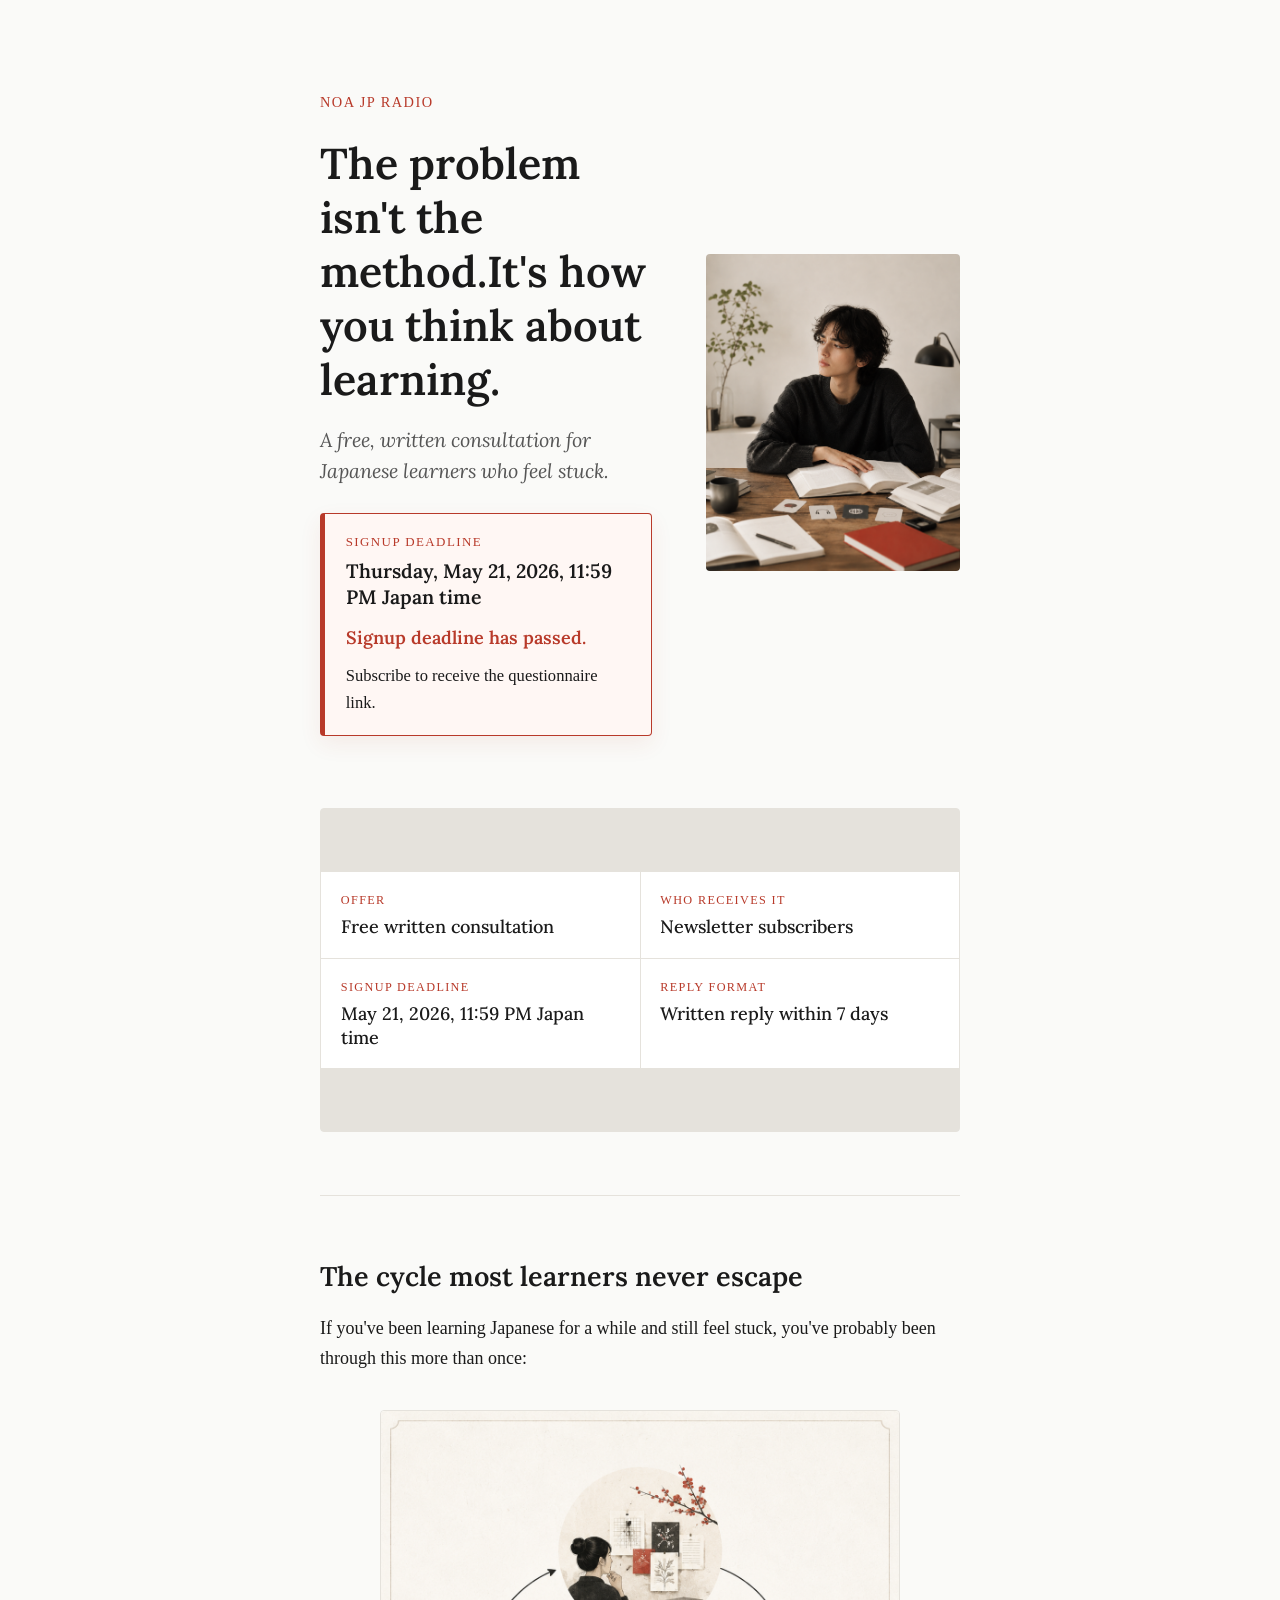
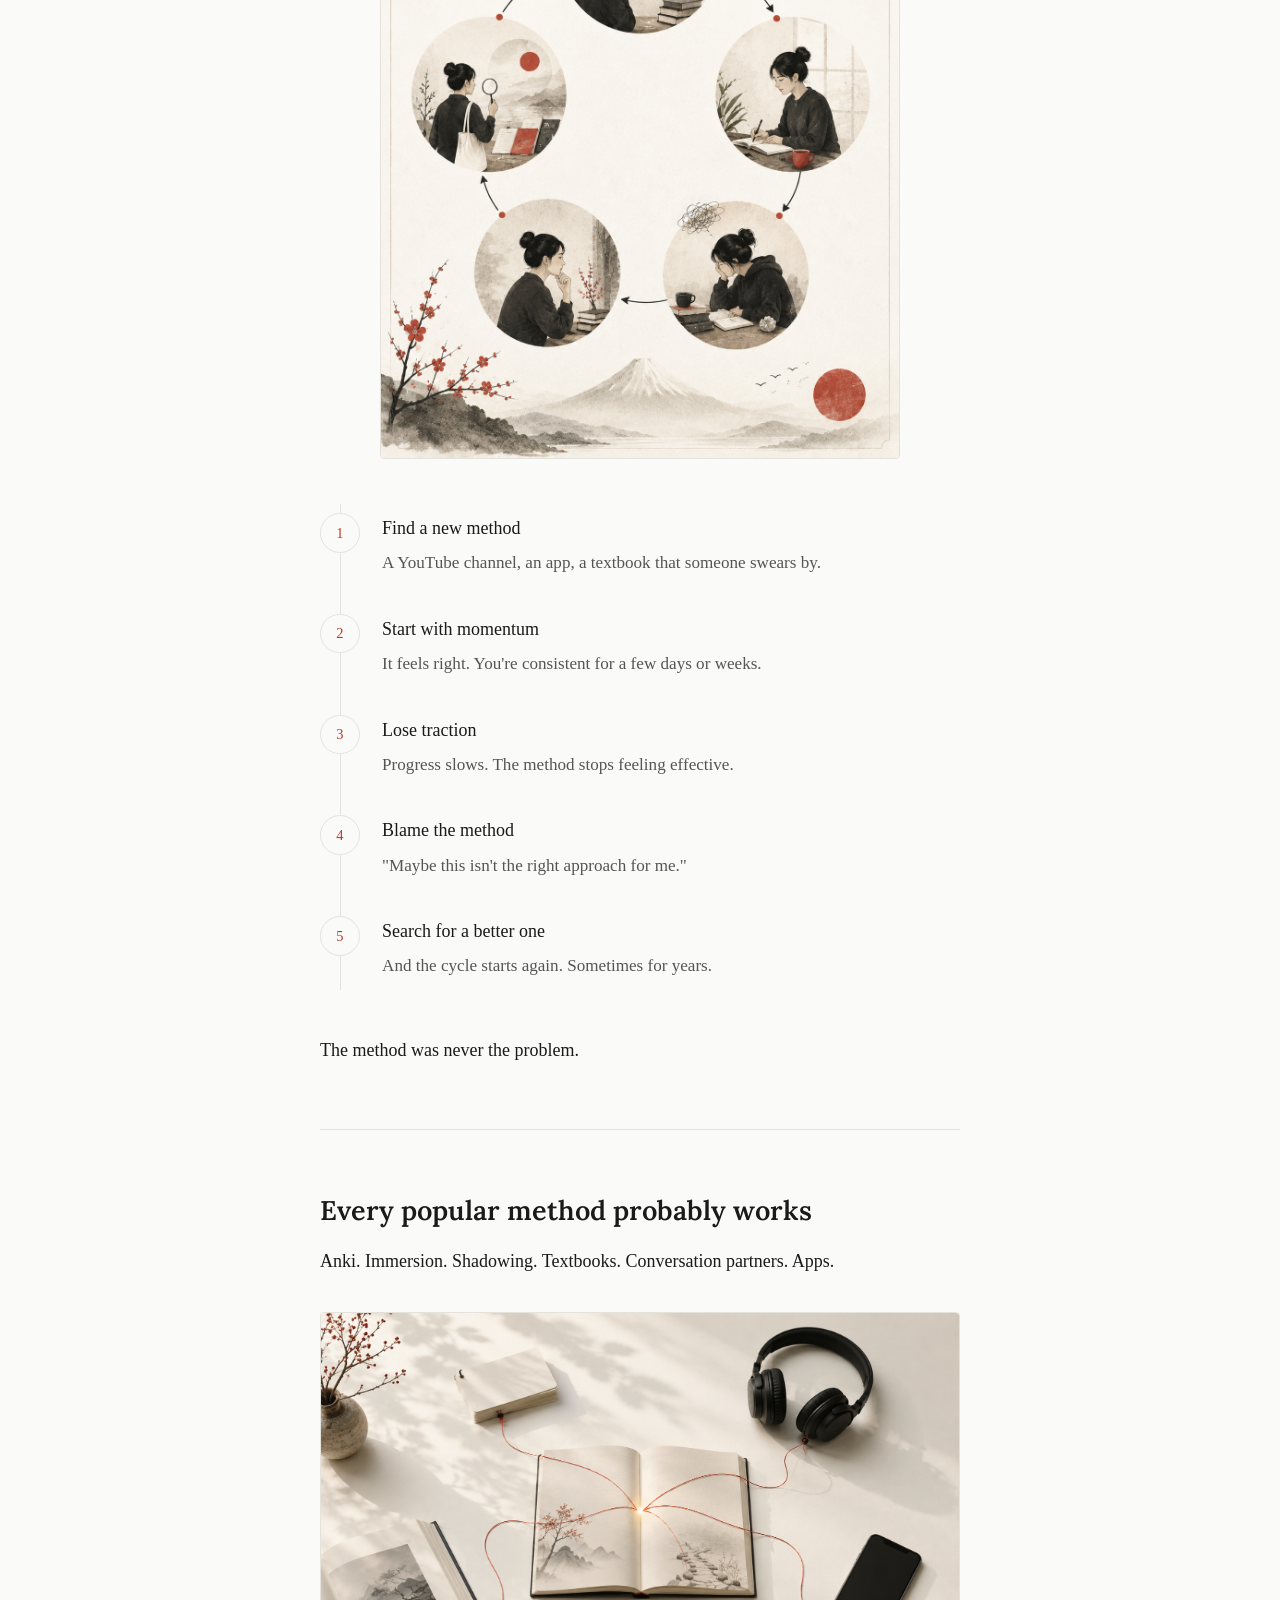
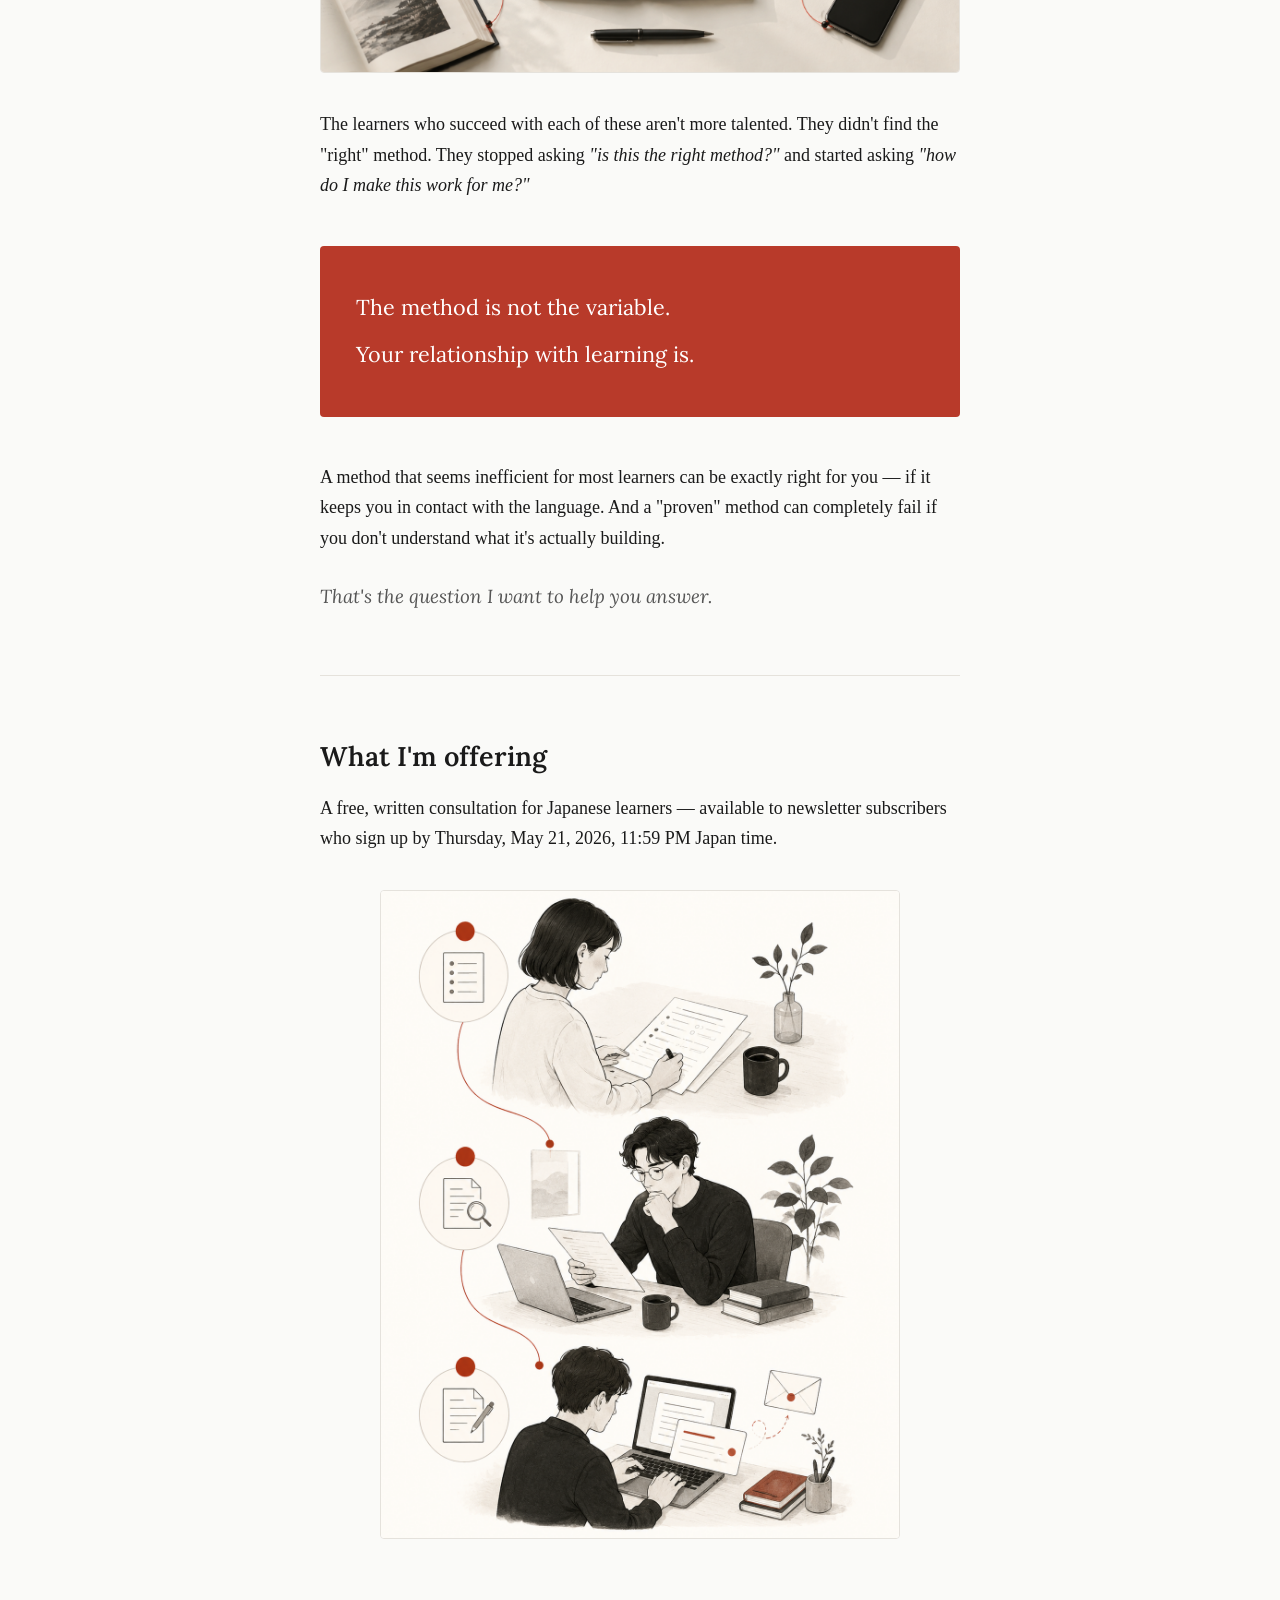
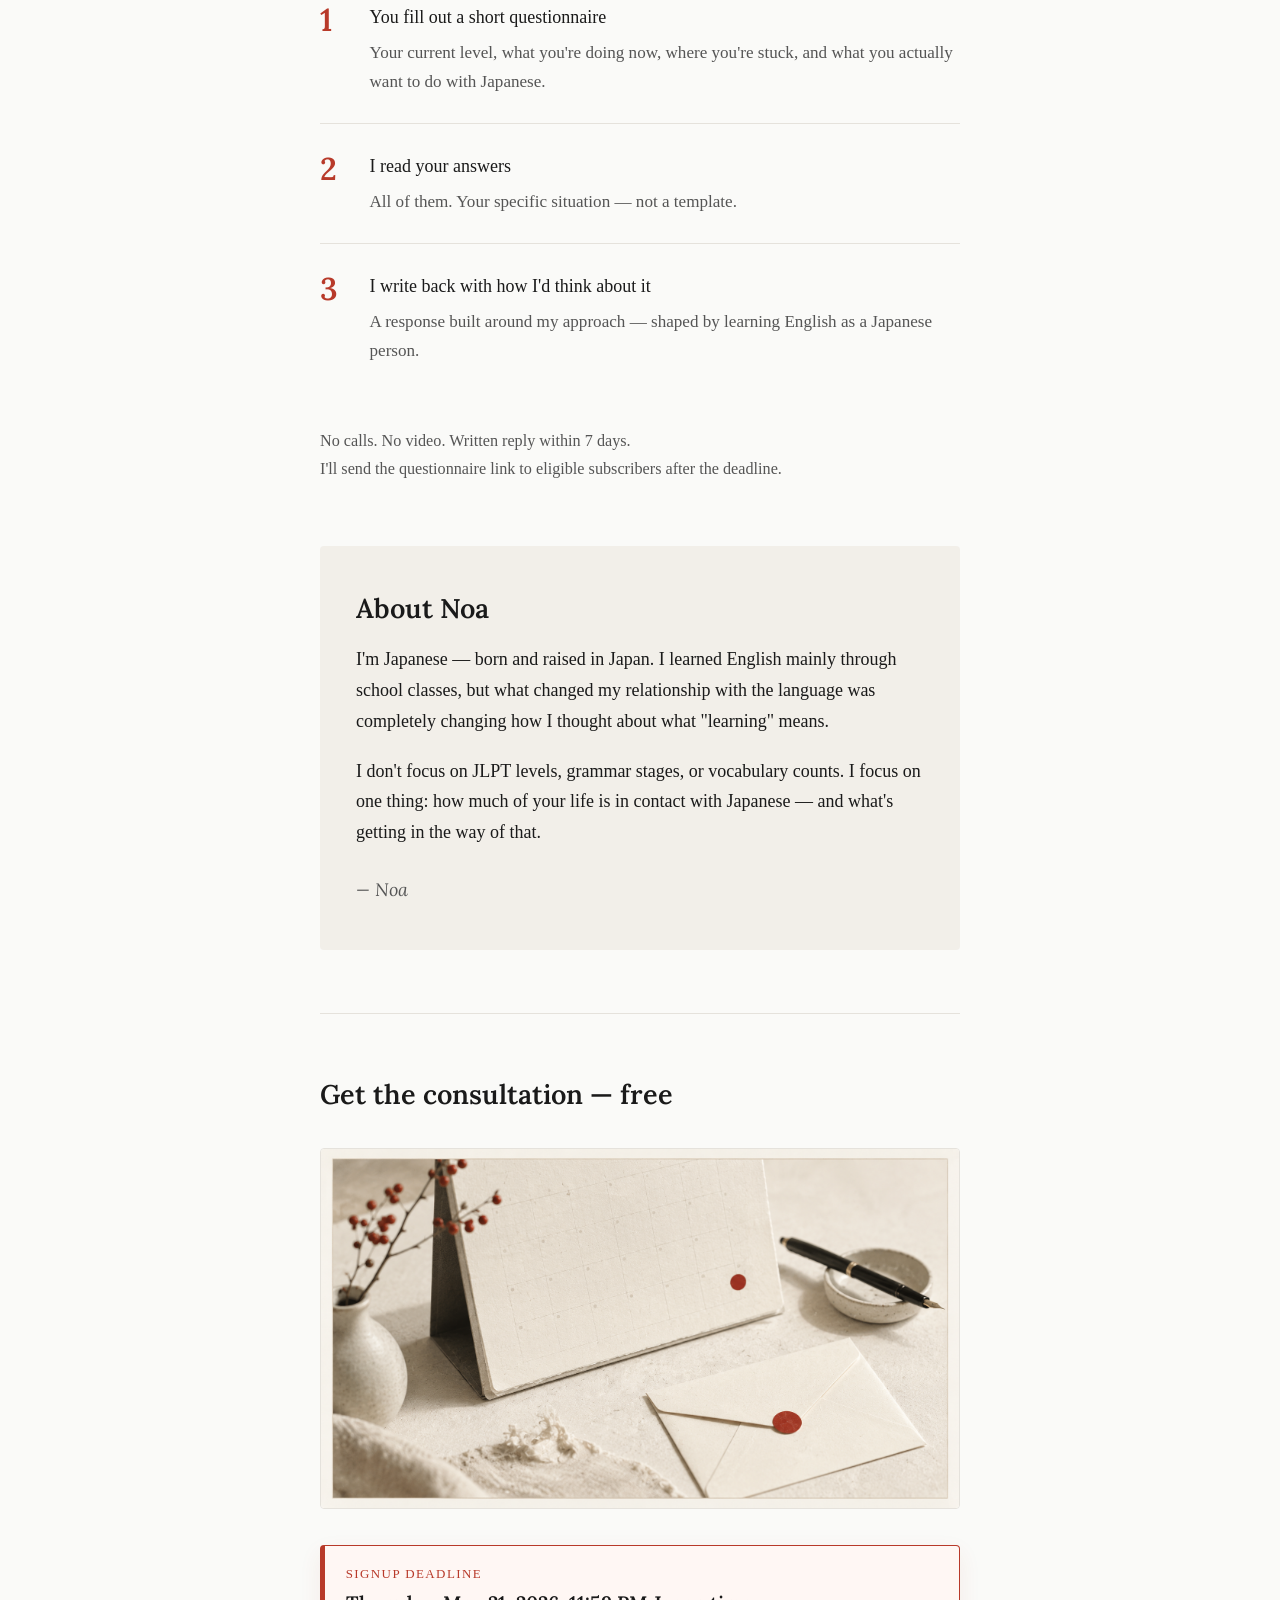
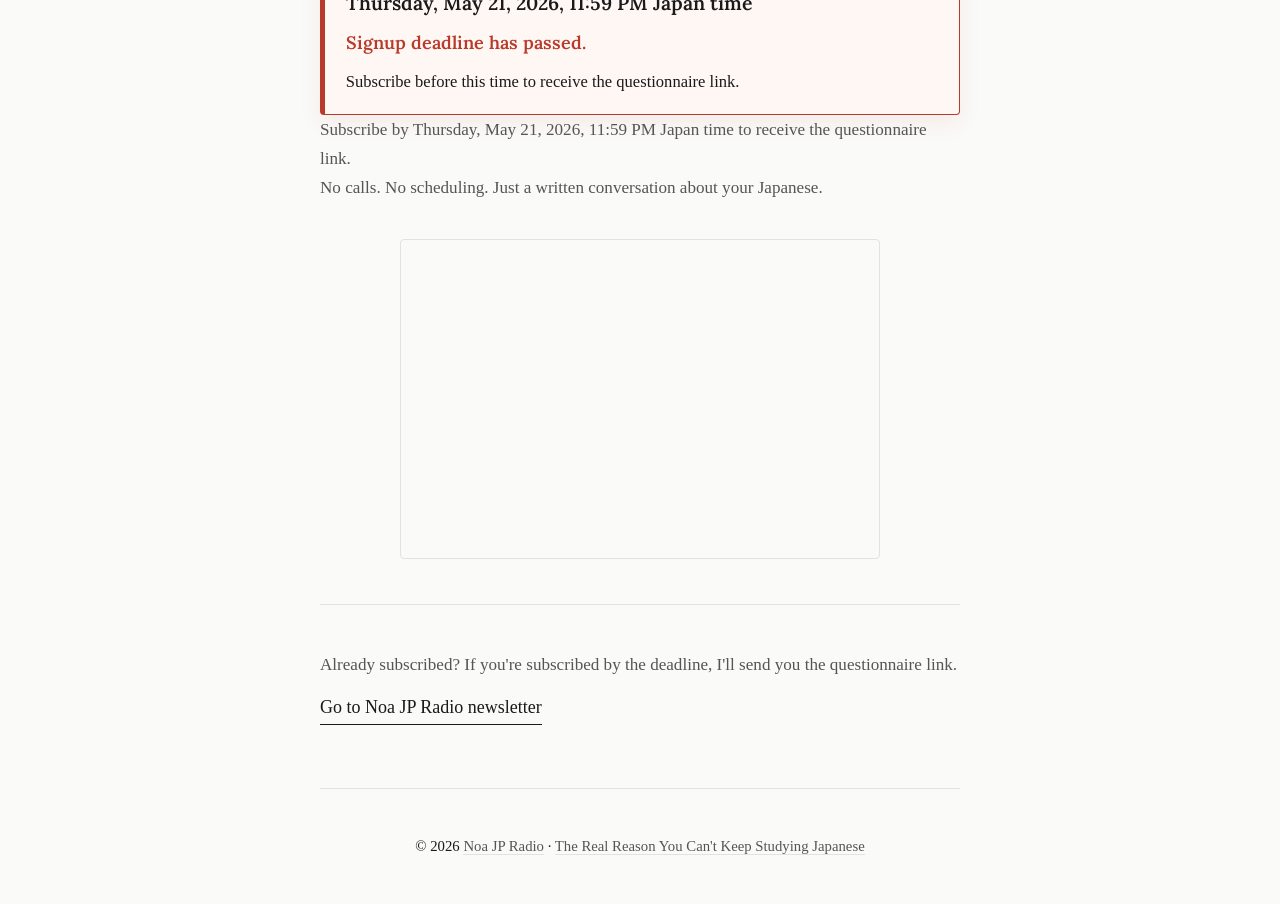
==== commit 8bf02031: "Refine consultation page with Hallmark pass" ====
--- a/consultation/index.html
+++ b/consultation/index.html
@@ -28,7 +28,18 @@
       --text-muted: #555;
       --accent: #B83A2A;
       --border: #E5E2DC;
+      --surface: #fff;
+      --surface-warm: #F2EFE9;
+      --deadline-bg: #FFF7F4;
+      --accent-soft-border: rgba(184, 58, 42, 0.22);
+      --accent-shadow: rgba(184, 58, 42, 0.08);
+      --accent-shadow-strong: rgba(184, 58, 42, 0.18);
       --max-w: 640px;
+    }
+
+    html,
+    body {
+      overflow-x: clip;
     }
 
     body {
@@ -115,9 +126,9 @@
       border-radius: 4px;
       padding: 1rem 1.15rem 1.05rem;
       margin: 1.5rem 0 0;
-      background: #FFF7F4;
+      background: var(--deadline-bg);
       line-height: 1.6;
-      box-shadow: 0 8px 22px rgba(184, 58, 42, 0.08);
+      box-shadow: 0 8px 22px var(--accent-shadow);
     }
 
     .deadline-label {
@@ -168,9 +179,9 @@
     }
 
     .countdown-unit {
-      border: 1px solid rgba(184, 58, 42, 0.22);
+      border: 1px solid var(--accent-soft-border);
       border-radius: 4px;
-      background: rgba(255, 255, 255, 0.72);
+      background: color-mix(in srgb, var(--surface) 72%, transparent);
       padding: 0.45rem 0.3rem;
       text-align: center;
     }
@@ -255,11 +266,11 @@
     @keyframes deadlinePulse {
       0%,
       100% {
-        box-shadow: 0 8px 22px rgba(184, 58, 42, 0.08);
+        box-shadow: 0 8px 22px var(--accent-shadow);
       }
 
       50% {
-        box-shadow: 0 10px 28px rgba(184, 58, 42, 0.18);
+        box-shadow: 0 10px 28px var(--accent-shadow-strong);
       }
     }
 
@@ -331,7 +342,7 @@
       border: 1px solid var(--border);
       border-radius: 4px;
       overflow: hidden;
-      background: #fff;
+      background: var(--surface);
     }
 
     .visual-card img {
@@ -398,6 +409,41 @@
       color: var(--text-muted);
     }
 
+    /* ── At a glance ────────────────────────────────── */
+    .quick-facts {
+      display: grid;
+      grid-template-columns: repeat(2, minmax(0, 1fr));
+      gap: 1px;
+      margin: 0 0 3.5rem;
+      border: 1px solid var(--border);
+      border-radius: 4px;
+      overflow: hidden;
+      background: var(--border);
+    }
+
+    .quick-fact {
+      min-width: 0;
+      padding: 1rem 1.1rem;
+      background: var(--surface);
+    }
+
+    .quick-fact span {
+      display: block;
+      margin-bottom: 0.25rem;
+      font-size: 0.68rem;
+      font-weight: 500;
+      letter-spacing: 0.11em;
+      text-transform: uppercase;
+      color: var(--accent);
+    }
+
+    .quick-fact strong {
+      display: block;
+      font-family: 'Lora', Georgia, serif;
+      font-size: 1rem;
+      line-height: 1.35;
+    }
+
     /* ── Accent block ───────────────────────────────── */
     .accent-block {
       background: var(--accent);
@@ -464,7 +510,7 @@
 
     /* ── About strip ────────────────────────────────── */
     .about-strip {
-      background: #F2EFE9;
+      background: var(--surface-warm);
       border-radius: 4px;
       padding: 2.5rem 2rem;
       margin: 0;
@@ -619,6 +665,15 @@
 
       .visual-card {
         margin: 1.5rem 0;
+      }
+
+      .quick-facts {
+        grid-template-columns: 1fr;
+        margin-bottom: 2.75rem;
+      }
+
+      .quick-fact {
+        padding: 0.9rem 1rem;
       }
 
       .accent-block {
@@ -649,6 +704,26 @@
       </div>
       <div class="hero-img-wrap">
         <img src="/images/consultation-hero.png" alt="">
+      </div>
+    </section>
+
+    <!-- At a Glance -->
+    <section class="quick-facts" aria-label="Consultation details at a glance">
+      <div class="quick-fact">
+        <span>Offer</span>
+        <strong>Free written consultation</strong>
+      </div>
+      <div class="quick-fact">
+        <span>Who receives it</span>
+        <strong>Newsletter subscribers</strong>
+      </div>
+      <div class="quick-fact">
+        <span>Signup deadline</span>
+        <strong>May 21, 2026, 11:59 PM Japan time</strong>
+      </div>
+      <div class="quick-fact">
+        <span>Reply format</span>
+        <strong>Written reply within 7 days</strong>
       </div>
     </section>
 
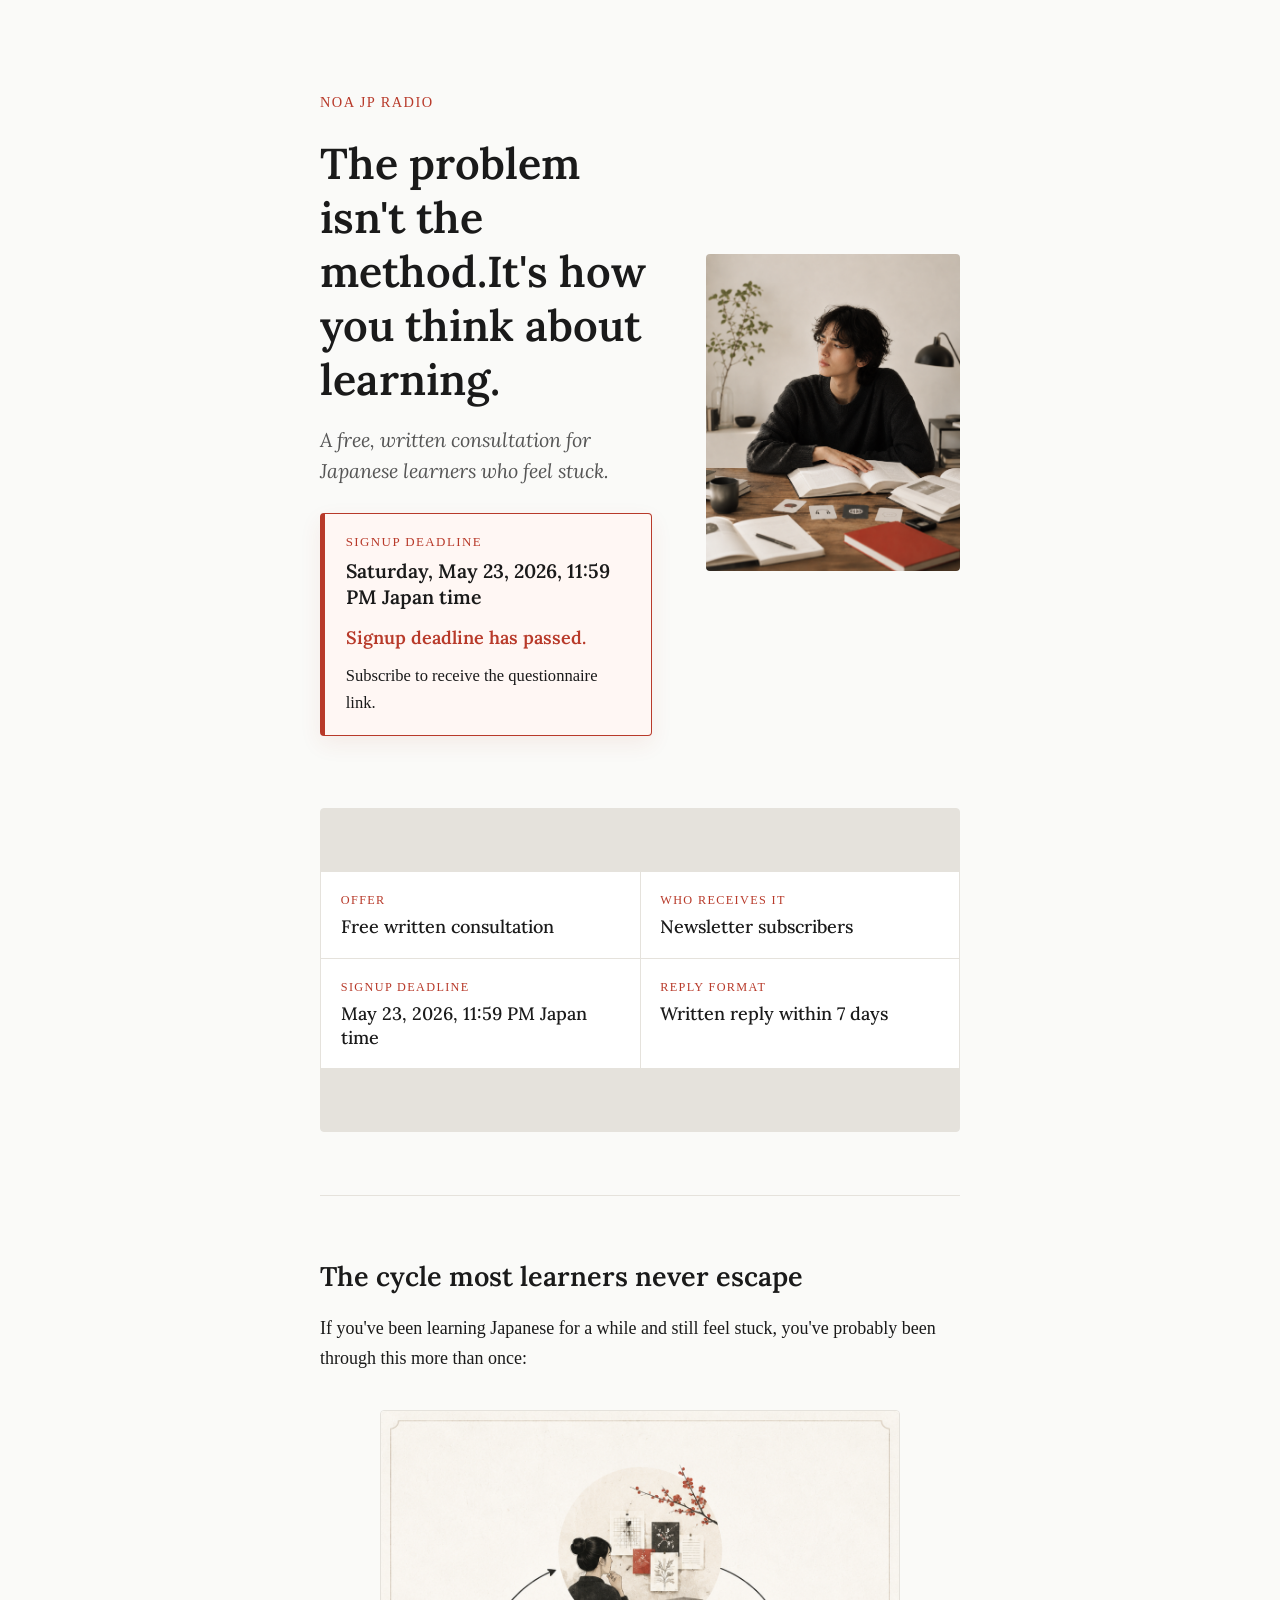
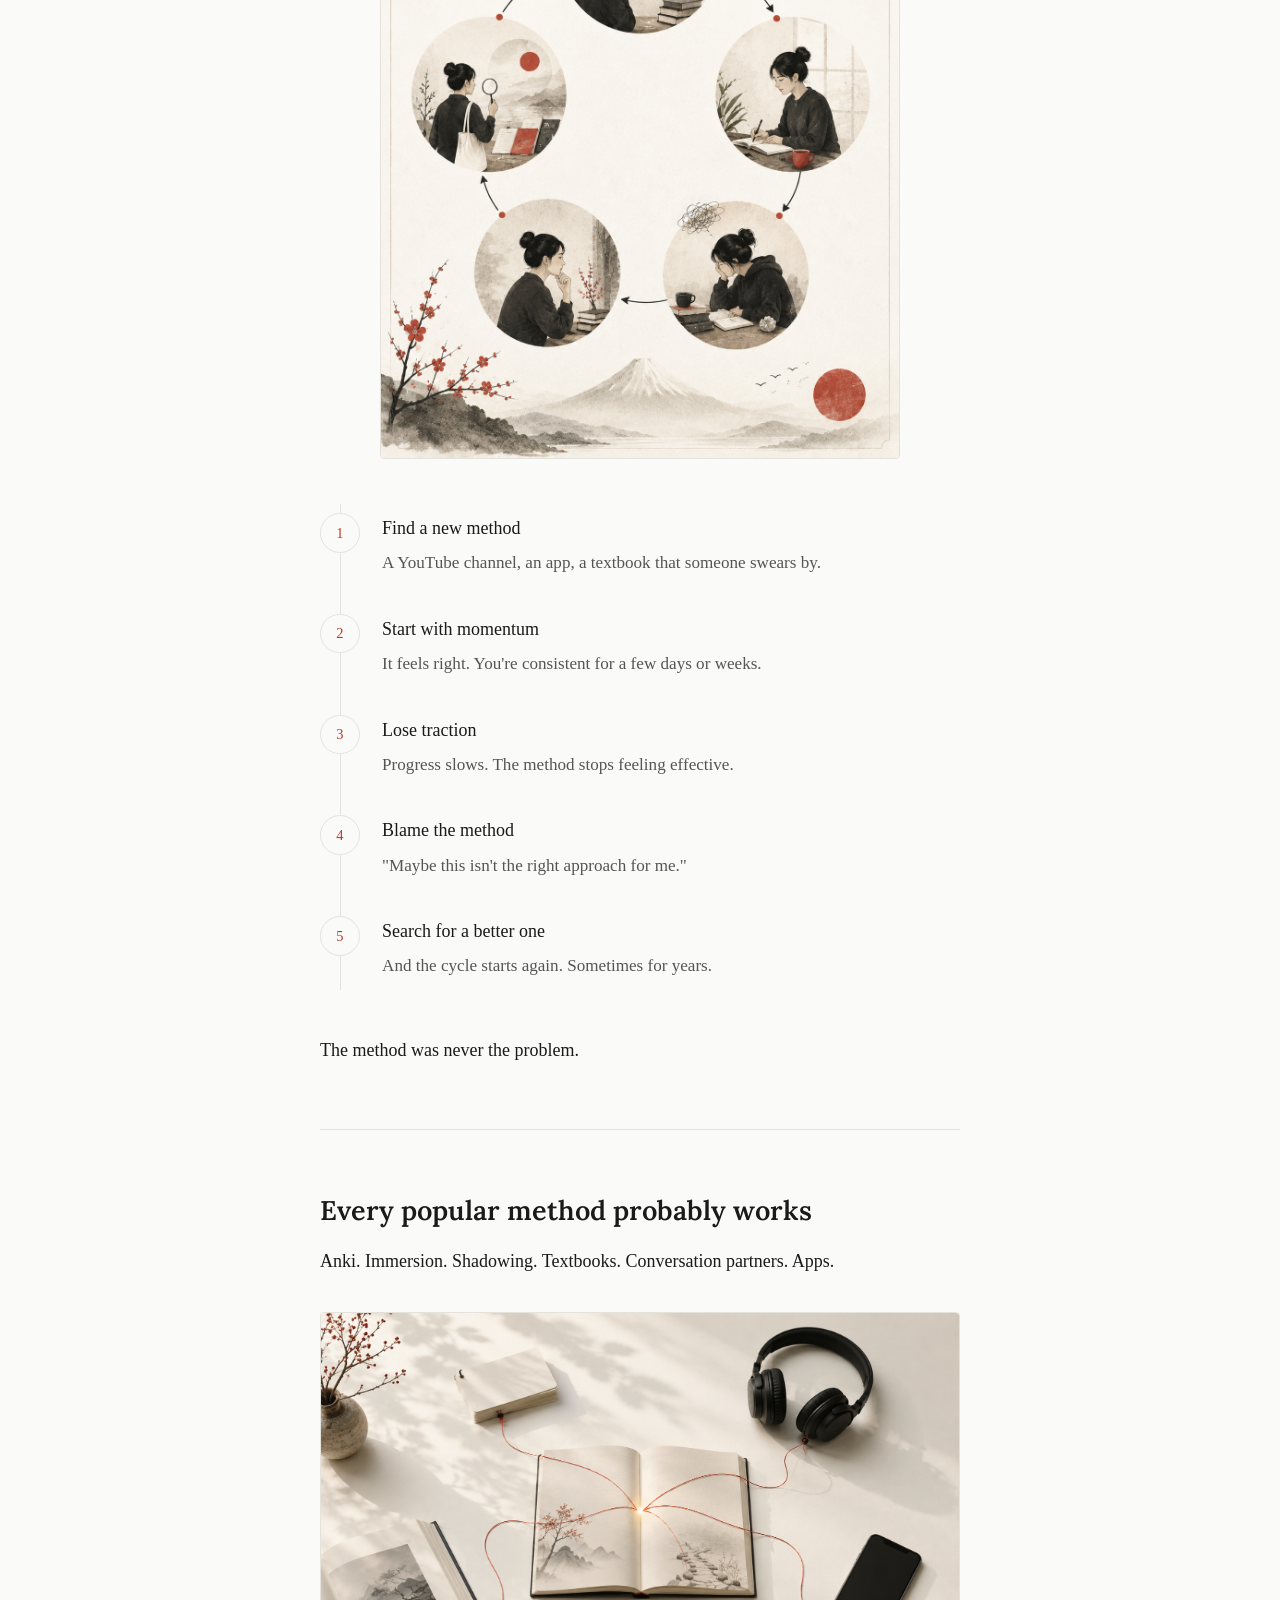
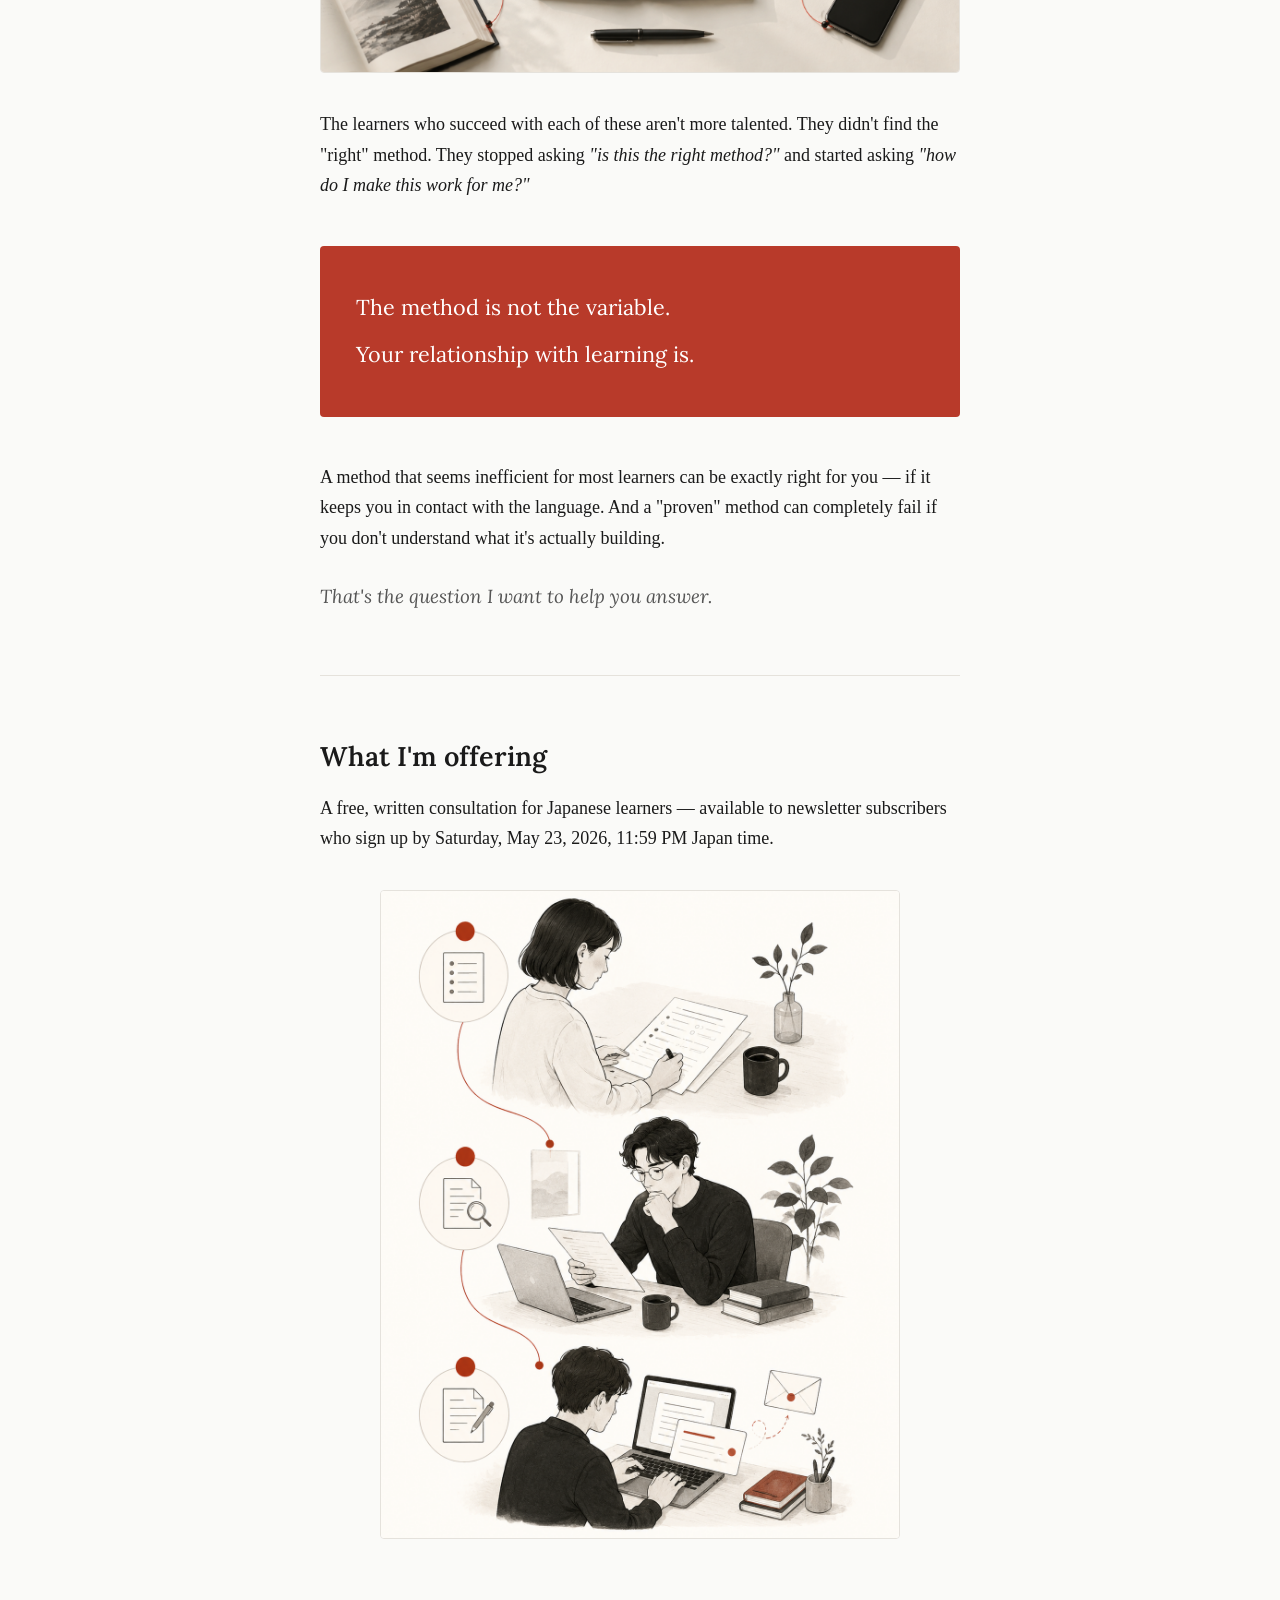
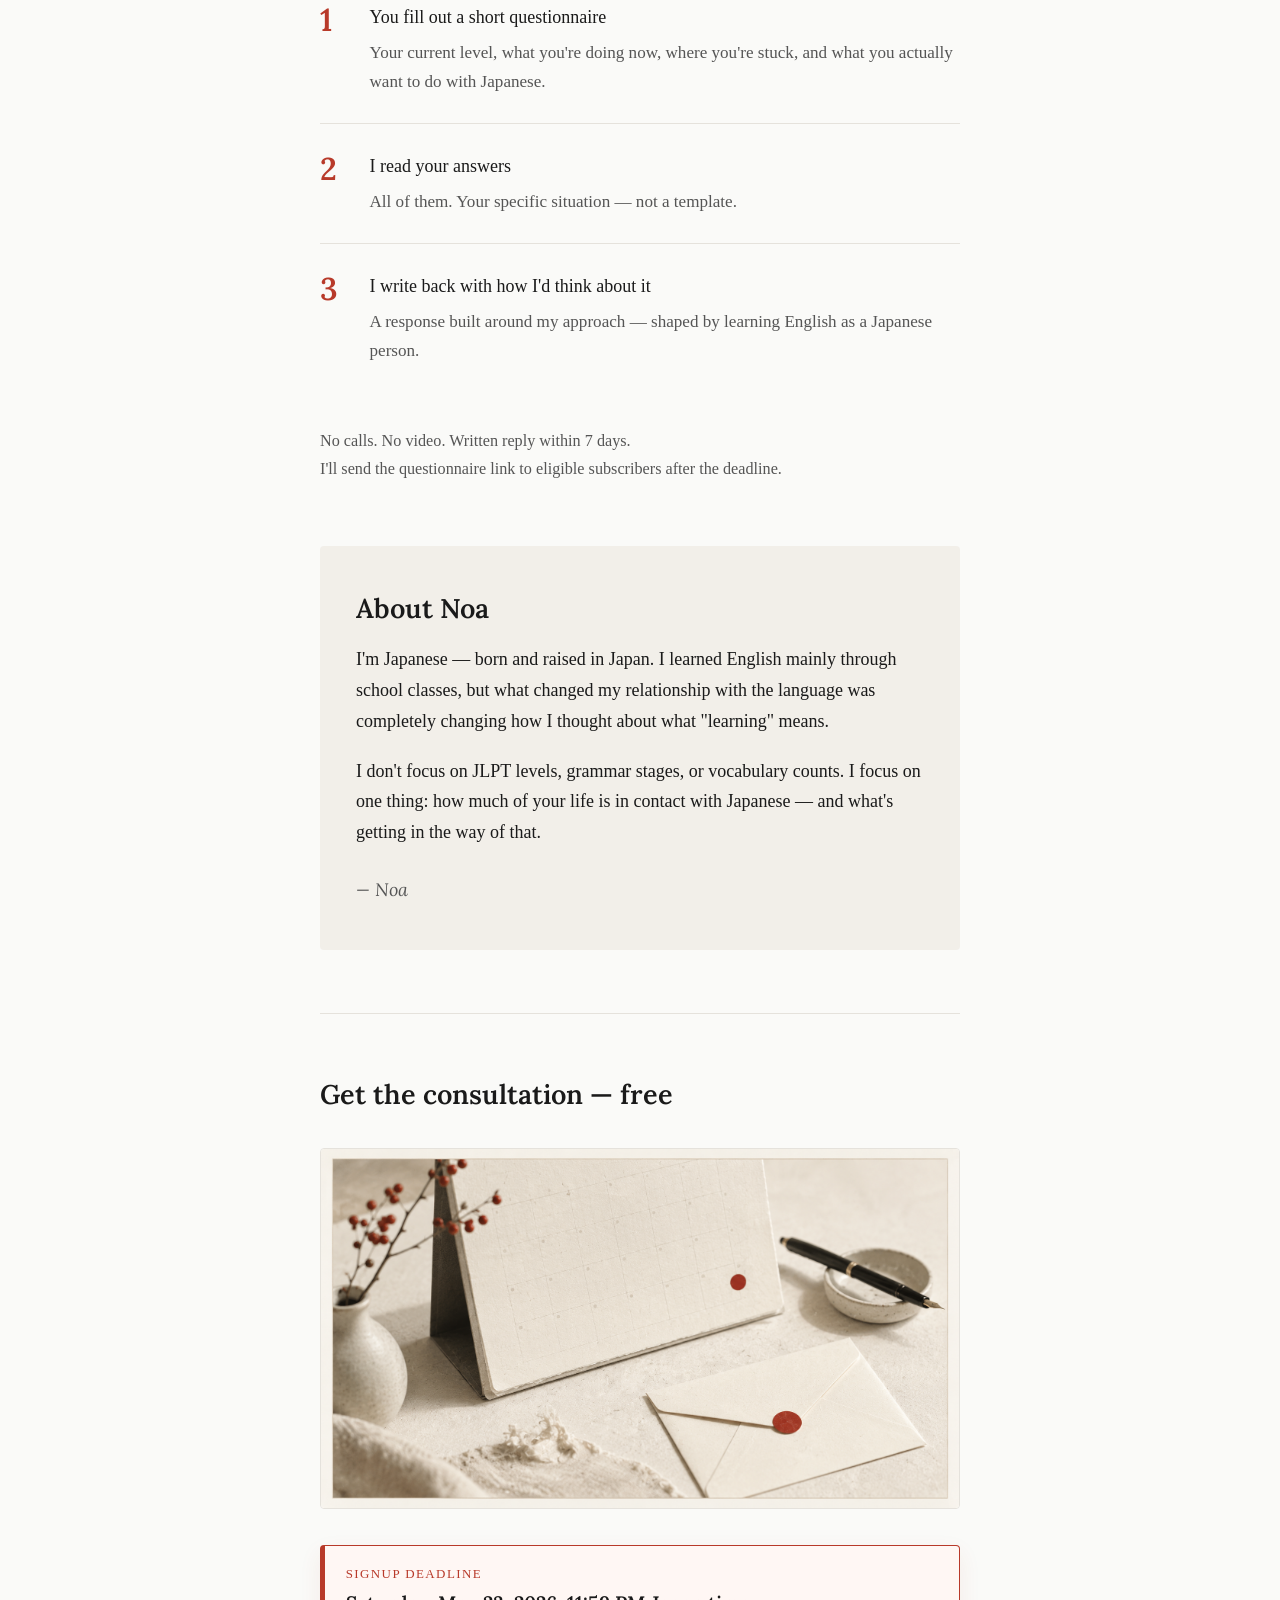
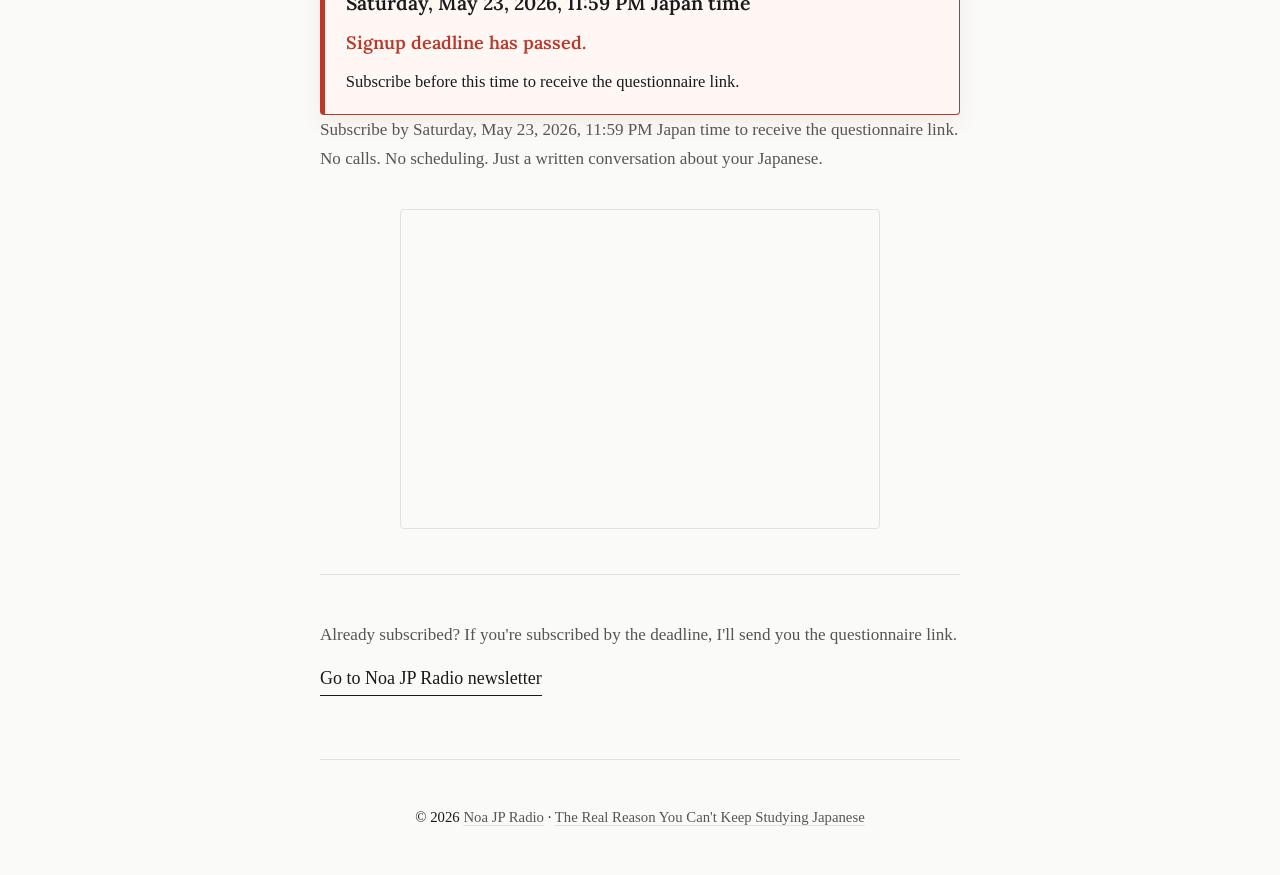
==== commit 5faa7c6f: "Extend consultation signup deadline" ====
--- a/consultation/index.html
+++ b/consultation/index.html
@@ -4,9 +4,9 @@
   <meta charset="UTF-8">
   <meta name="viewport" content="width=device-width, initial-scale=1.0">
   <title>Free Japanese Learning Consultation — Noa JP Radio</title>
-  <meta name="description" content="The problem isn't the method. It's how you think about learning. A free, written consultation for Japanese learners who feel stuck. Subscribe by May 21, 2026 at 11:59 PM Japan time to receive the questionnaire link.">
+  <meta name="description" content="The problem isn't the method. It's how you think about learning. A free, written consultation for Japanese learners who feel stuck. Subscribe by May 23, 2026 at 11:59 PM Japan time to receive the questionnaire link.">
   <meta property="og:title" content="Free Japanese Learning Consultation — Noa JP Radio">
-  <meta property="og:description" content="A free, written consultation for Japanese learners who feel stuck. Subscribe by May 21, 2026 at 11:59 PM Japan time to receive the questionnaire link.">
+  <meta property="og:description" content="A free, written consultation for Japanese learners who feel stuck. Subscribe by May 23, 2026 at 11:59 PM Japan time to receive the questionnaire link.">
   <meta property="og:type" content="website">
   <meta property="og:url" content="https://noajpradio.github.io/consultation/">
   <meta property="og:image" content="https://noajpradio.github.io/images/consultation-deadline-card.png">
@@ -15,7 +15,7 @@
   <meta property="og:image:alt" content="A calendar and sealed envelope for Noa JP Radio's free Japanese learning consultation deadline.">
   <meta name="twitter:card" content="summary_large_image">
   <meta name="twitter:title" content="Free Japanese Learning Consultation — Noa JP Radio">
-  <meta name="twitter:description" content="A free, written consultation for Japanese learners who feel stuck. Subscribe by May 21, 2026 at 11:59 PM Japan time to receive the questionnaire link.">
+  <meta name="twitter:description" content="A free, written consultation for Japanese learners who feel stuck. Subscribe by May 23, 2026 at 11:59 PM Japan time to receive the questionnaire link.">
   <meta name="twitter:image" content="https://noajpradio.github.io/images/consultation-deadline-card.png">
   <link rel="canonical" href="https://noajpradio.github.io/consultation/">
   <link rel="stylesheet" href="/style.css">
@@ -697,7 +697,7 @@
         <p class="hero-sub">A free, written consultation for Japanese learners who feel stuck.</p>
         <p class="deadline-note">
           <span class="deadline-label">Signup deadline</span>
-          <span class="deadline-date">Thursday, May 21, 2026, 11:59 PM Japan time</span>
+          <span class="deadline-date">Saturday, May 23, 2026, 11:59 PM Japan time</span>
           <span class="countdown" data-deadline-countdown aria-live="polite">Calculating remaining time...</span>
           <span class="deadline-detail">Subscribe to receive the questionnaire link.</span>
         </p>
@@ -719,7 +719,7 @@
       </div>
       <div class="quick-fact">
         <span>Signup deadline</span>
-        <strong>May 21, 2026, 11:59 PM Japan time</strong>
+        <strong>May 23, 2026, 11:59 PM Japan time</strong>
       </div>
       <div class="quick-fact">
         <span>Reply format</span>
@@ -800,7 +800,7 @@
     <!-- What This Is -->
     <section>
       <h2>What I'm offering</h2>
-      <p>A free, written consultation for Japanese learners — available to newsletter subscribers who sign up by Thursday, May 21, 2026, 11:59 PM Japan time.</p>
+      <p>A free, written consultation for Japanese learners — available to newsletter subscribers who sign up by Saturday, May 23, 2026, 11:59 PM Japan time.</p>
 
       <figure class="visual-card is-portrait">
         <img src="/images/consultation-process.png" alt="A three-step written consultation process: questionnaire, careful reading, and a written response." width="1122" height="1402" loading="lazy">
@@ -851,11 +851,11 @@
       </figure>
       <p class="deadline-note">
         <span class="deadline-label">Signup deadline</span>
-        <span class="deadline-date">Thursday, May 21, 2026, 11:59 PM Japan time</span>
+        <span class="deadline-date">Saturday, May 23, 2026, 11:59 PM Japan time</span>
         <span class="countdown" data-deadline-countdown aria-live="polite">Calculating remaining time...</span>
         <span class="deadline-detail">Subscribe before this time to receive the questionnaire link.</span>
       </p>
-      <p class="cta-sub">Subscribe by Thursday, May 21, 2026, 11:59 PM Japan time to receive the questionnaire link.<br>No calls. No scheduling. Just a written conversation about your Japanese.</p>
+      <p class="cta-sub">Subscribe by Saturday, May 23, 2026, 11:59 PM Japan time to receive the questionnaire link.<br>No calls. No scheduling. Just a written conversation about your Japanese.</p>
       <div class="substack-wrapper">
         <iframe
           src="https://noajpradio.substack.com/embed"
@@ -879,7 +879,7 @@
   </div>
   <script>
     (() => {
-      const deadline = new Date('2026-05-21T23:59:00+09:00').getTime();
+      const deadline = new Date('2026-05-23T23:59:00+09:00').getTime();
       const countdowns = document.querySelectorAll('[data-deadline-countdown]');
       const labels = [
         ['days', 24 * 60 * 60 * 1000],
